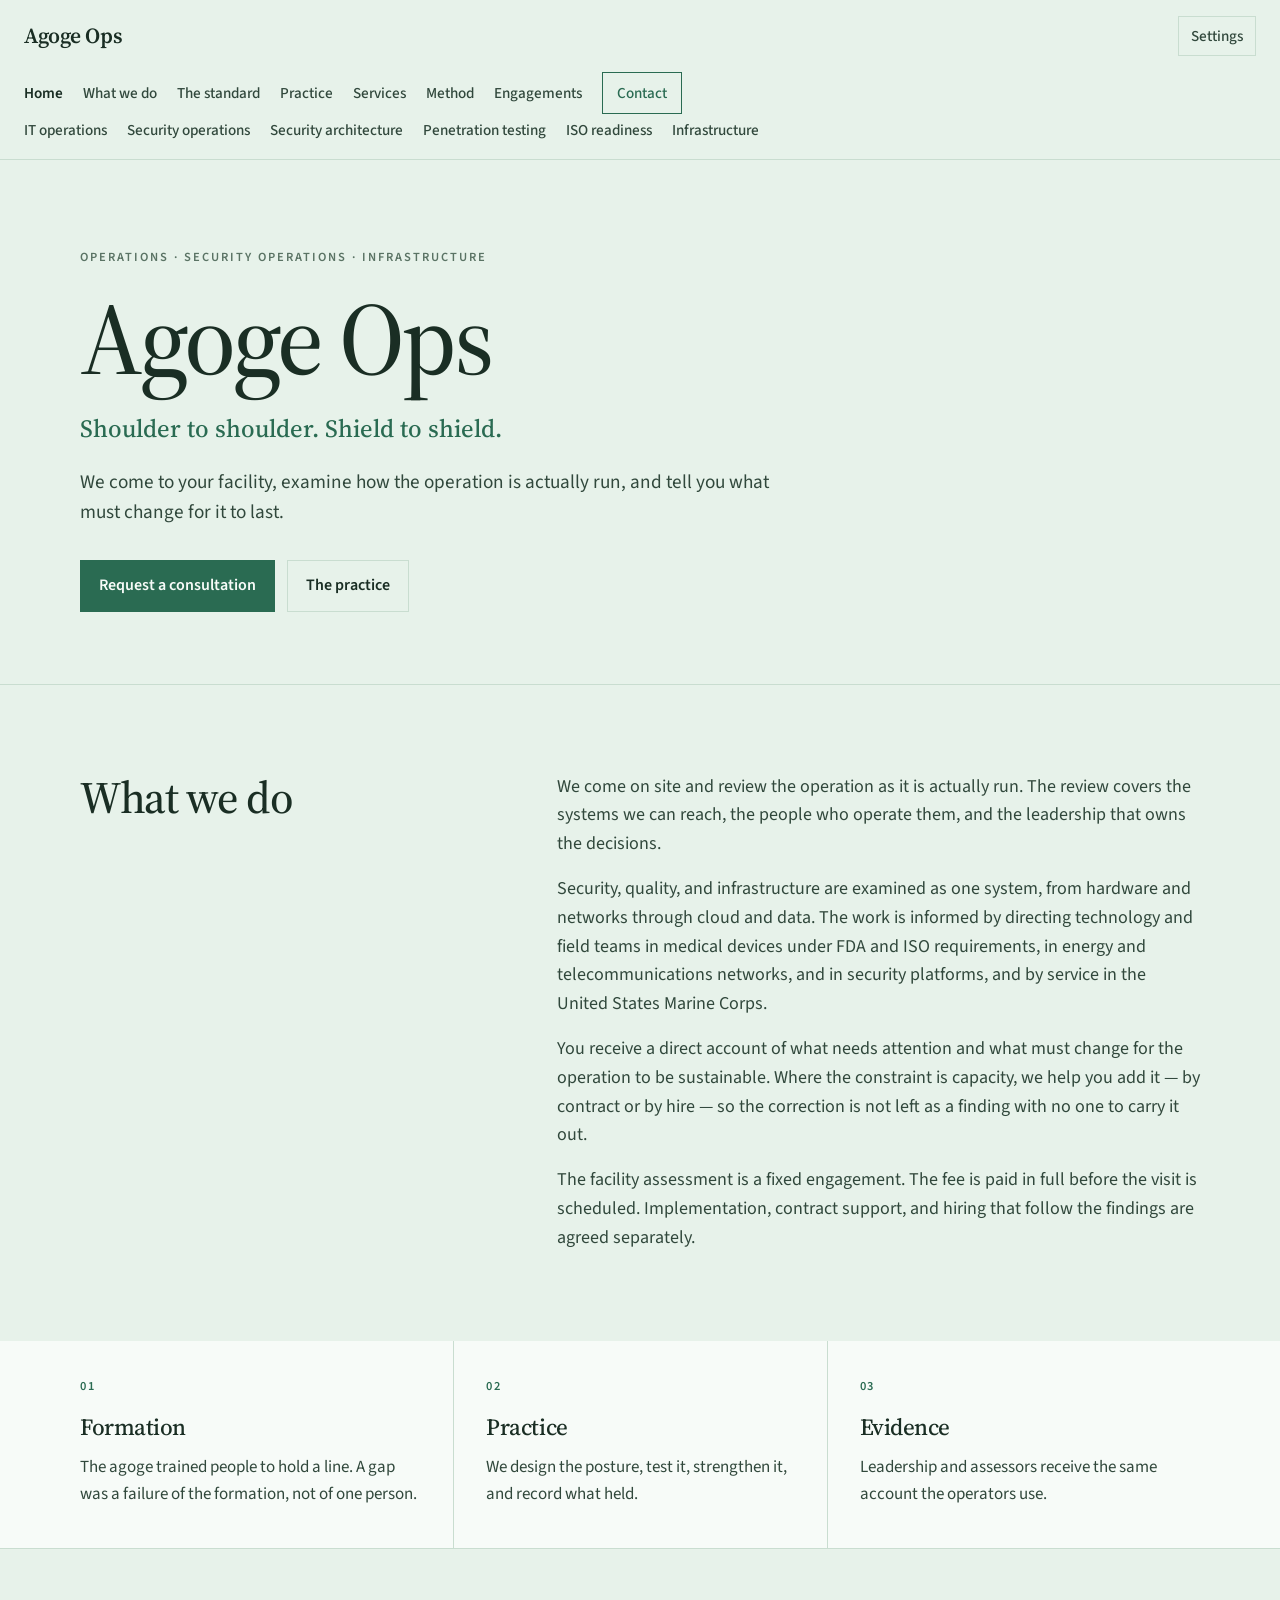
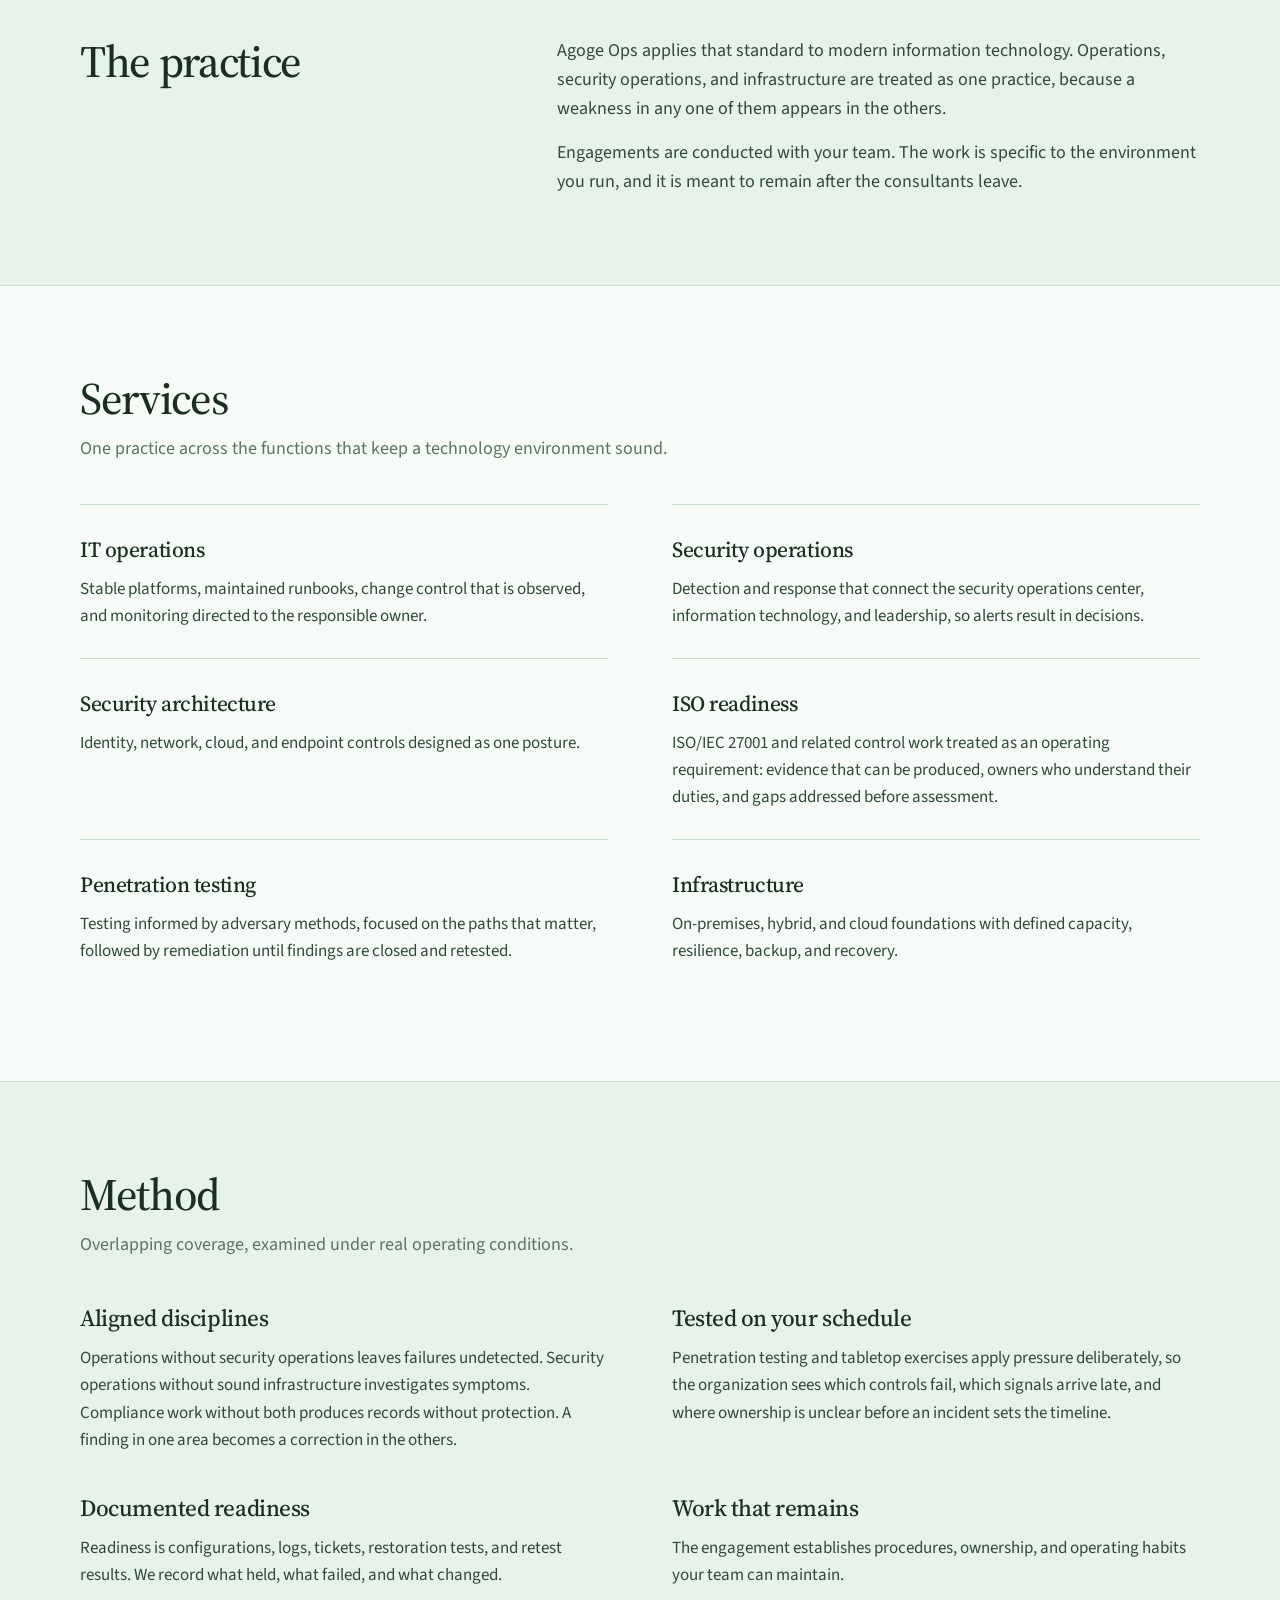
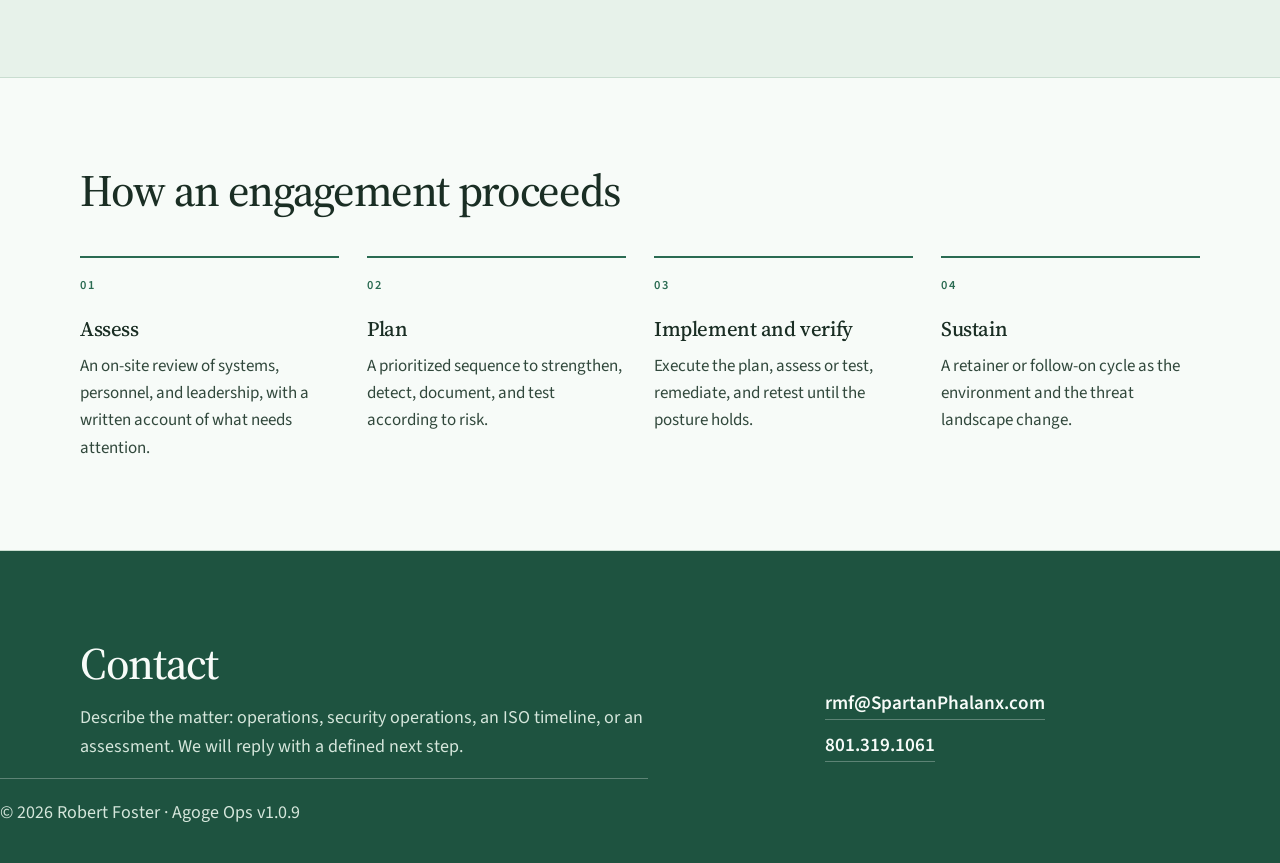
==== index.html @ afe0c026 "Keep source and release zips off the live site. Robert's rule is in SOP.md. The public zip stays lim" ====
<!DOCTYPE html>
<html lang="en">
<head>
  <meta charset="utf-8" />
  <meta name="viewport" content="width=device-width, initial-scale=1" />
  <title>Agoge Ops — Operations, Security &amp; Infrastructure</title>
  <meta name="description" content="Agoge Ops is an on-site consulting practice for operations, security operations, and infrastructure. We review systems, personnel, and leadership, then write what must change for the operation to last." />
  <meta name="robots" content="index, follow, max-image-preview:large" />
  <meta name="author" content="Robert Foster" />
  <meta name="theme-color" content="#e7f2ea" />
  <link rel="canonical" href="https://agogeops.com/" />
  <meta property="og:type" content="website" />
  <meta property="og:site_name" content="Agoge Ops" />
  <meta property="og:locale" content="en_US" />
  <meta property="og:title" content="Agoge Ops — Operations, Security &amp; Infrastructure" />
  <meta property="og:description" content="Agoge Ops is an on-site consulting practice for operations, security operations, and infrastructure. We review systems, personnel, and leadership, then write what must change for the operation to last." />
  <meta property="og:url" content="https://agogeops.com/" />
  <meta property="og:image" content="https://agogeops.com/assets/og.png" />
  <meta property="og:image:type" content="image/png" />
  <meta property="og:image:width" content="1200" />
  <meta property="og:image:height" content="630" />
  <meta property="og:image:alt" content="Agoge Ops. Shoulder to shoulder. Shield to shield." />
  <meta name="twitter:card" content="summary_large_image" />
  <meta name="twitter:title" content="Agoge Ops — Operations, Security &amp; Infrastructure" />
  <meta name="twitter:description" content="Agoge Ops is an on-site consulting practice for operations, security operations, and infrastructure. We review systems, personnel, and leadership, then write what must change for the operation to last." />
  <meta name="twitter:image" content="https://agogeops.com/assets/og.png" />
  <meta name="twitter:image:alt" content="Agoge Ops. Shoulder to shoulder. Shield to shield." />
  <script>
    (function () {
      document.documentElement.classList.add("js");
      var saved = localStorage.getItem("agogeops-theme");
      var themes = { light: 1, dark: 1, green: 1, "light-green": 1, "dark-green": 1, blue: 1, "light-blue": 1 };
      document.documentElement.setAttribute("data-theme", themes[saved] ? saved : "light-green");
    })();
  </script>
  <link rel="icon" href="assets/favicon.svg" type="image/svg+xml" />
  <link rel="icon" href="assets/favicon.ico" sizes="any" />
  <link rel="icon" href="assets/favicon-32.png" type="image/png" sizes="32x32" />
  <link rel="icon" href="assets/favicon-16.png" type="image/png" sizes="16x16" />
  <link rel="apple-touch-icon" href="assets/apple-touch-icon.png" />
  <link rel="manifest" href="site.webmanifest" />
  <link rel="preload" href="assets/fonts/source-sans-3-latin.woff2" as="font" type="font/woff2" crossorigin />
  <link rel="preload" href="assets/fonts/source-serif-4-latin.woff2" as="font" type="font/woff2" crossorigin />
  <link rel="stylesheet" href="assets/site.css?v=1.0.9" />
  <script type="application/ld+json">
{
  "@context": "https://schema.org",
  "@graph": [
    {
      "@type": "ProfessionalService",
      "@id": "https://agogeops.com/#practice",
      "name": "Agoge Ops",
      "url": "https://agogeops.com/",
      "image": "https://agogeops.com/assets/og.png",
      "logo": "https://agogeops.com/assets/icon-512.png",
      "description": "Agoge Ops is an on-site consulting practice for operations, security operations, and infrastructure. We review systems, personnel, and leadership, then write what must change for the operation to last.",
      "email": "rmf@SpartanPhalanx.com",
      "telephone": "+1-801-319-1061",
      "slogan": "Shoulder to shoulder. Shield to shield.",
      "copyrightHolder": {
        "@type": "Person",
        "name": "Robert Foster"
      },
      "hasOfferCatalog": {
        "@type": "OfferCatalog",
        "name": "Services",
        "itemListElement": [
          {
            "@type": "Offer",
            "itemOffered": {
              "@type": "Service",
              "name": "IT operations",
              "description": "Stable platforms, maintained runbooks, change control that is observed, and monitoring directed to the responsible owner.",
              "url": "https://agogeops.com/it-operations.html"
            }
          },
          {
            "@type": "Offer",
            "itemOffered": {
              "@type": "Service",
              "name": "Security operations",
              "description": "Detection and response that connect the security operations center, information technology, and leadership, so alerts result in decisions.",
              "url": "https://agogeops.com/security-operations.html"
            }
          },
          {
            "@type": "Offer",
            "itemOffered": {
              "@type": "Service",
              "name": "Security architecture",
              "description": "Identity, network, cloud, and endpoint controls designed as one posture.",
              "url": "https://agogeops.com/security-operations.html#architecture"
            }
          },
          {
            "@type": "Offer",
            "itemOffered": {
              "@type": "Service",
              "name": "ISO readiness",
              "description": "ISO/IEC 27001 and related control work treated as an operating requirement: evidence that can be produced, owners who understand their duties, and gaps addressed before assessment.",
              "url": "https://agogeops.com/iso-readiness.html"
            }
          },
          {
            "@type": "Offer",
            "itemOffered": {
              "@type": "Service",
              "name": "Penetration testing",
              "description": "Testing informed by adversary methods, focused on the paths that matter, followed by remediation until findings are closed and retested.",
              "url": "https://agogeops.com/security-operations.html#penetration-testing"
            }
          },
          {
            "@type": "Offer",
            "itemOffered": {
              "@type": "Service",
              "name": "Infrastructure",
              "description": "On-premises, hybrid, and cloud foundations with defined capacity, resilience, backup, and recovery.",
              "url": "https://agogeops.com/infrastructure.html"
            }
          }
        ]
      }
    },
    {
      "@type": "WebSite",
      "@id": "https://agogeops.com/#website",
      "name": "Agoge Ops",
      "url": "https://agogeops.com/",
      "description": "Agoge Ops is an on-site consulting practice for operations, security operations, and infrastructure. We review systems, personnel, and leadership, then write what must change for the operation to last.",
      "inLanguage": "en",
      "publisher": {
        "@id": "https://agogeops.com/#practice"
      }
    }
  ]
}
  </script>
</head>
<body>
  <a class="skip" href="#main">Skip to content</a>

  <header class="top">
    <div class="top-bar">
      <a class="brand" href="index.html">Agoge Ops</a>
      <div class="header-tools">
    <div class="settings">
      <button type="button" class="settings-btn" id="settings-toggle" aria-expanded="false" aria-controls="settings-panel">Settings</button>
      <div class="settings-panel" id="settings-panel" hidden>
        <p class="settings-label" id="settings-label">Appearance</p>
        <div class="theme-list" role="radiogroup" aria-labelledby="settings-label">
          <button type="button" role="radio" data-theme="light" aria-checked="false">Light</button>
          <button type="button" role="radio" data-theme="dark" aria-checked="false">Dark</button>
          <button type="button" role="radio" data-theme="green" aria-checked="false">Green</button>
          <button type="button" role="radio" data-theme="light-green" aria-checked="true">Light green</button>
          <button type="button" role="radio" data-theme="dark-green" aria-checked="false">Dark green</button>
          <button type="button" role="radio" data-theme="blue" aria-checked="false">Blue</button>
          <button type="button" role="radio" data-theme="light-blue" aria-checked="false">Light blue</button>
        </div>
      </div>
    </div>
    <button type="button" class="nav-toggle" id="nav-toggle" aria-expanded="false" aria-controls="site-nav" aria-label="Menu">
      <span></span><span></span>
    </button>
    </div>
    </div>
    <nav class="nav" id="site-nav" aria-label="Primary">
      <div class="nav-group">
        <a href="index.html" aria-current="page">Home</a>
        <a href="index.html#work">What we do</a>
        <a href="index.html#standard">The standard</a>
        <a href="index.html#practice">Practice</a>
        <a href="index.html#services">Services</a>
        <a href="index.html#method">Method</a>
        <a href="index.html#engagements">Engagements</a>
        <a href="index.html#contact" class="nav-cta">Contact</a>
      </div>
      <div class="nav-group">
        <a href="it-operations.html">IT operations</a>
        <a href="security-operations.html">Security operations</a>
        <a href="security-operations.html#architecture">Security architecture</a>
        <a href="security-operations.html#penetration-testing">Penetration testing</a>
        <a href="iso-readiness.html">ISO readiness</a>
        <a href="infrastructure.html">Infrastructure</a>
      </div>
    </nav>
  </header>

  <main id="main">
    <section class="hero">
      <div class="wrap">
        <p class="eyebrow">Operations · Security operations · Infrastructure</p>
        <h1>Agoge Ops</h1>
        <p class="motto">Shoulder to shoulder. Shield to shield.</p>
        <p class="lede">We come to your facility, examine how the operation is actually run, and tell you what must change for it to last.</p>
        <div class="hero-cta">
          <a class="btn primary" href="index.html#contact">Request a consultation</a>
          <a class="btn ghost" href="index.html#practice">The practice</a>
        </div>
      </div>
    </section>

    <section class="band" id="work">
      <div class="wrap split">
        <h2>What we do</h2>
        <div>
          <p>We come on site and review the operation as it is actually run. The review covers the systems we can reach, the people who operate them, and the leadership that owns the decisions.</p>
          <p>Security, quality, and infrastructure are examined as one system, from hardware and networks through cloud and data. The work is informed by directing technology and field teams in medical devices under FDA and ISO requirements, in energy and telecommunications networks, and in security platforms, and by service in the United States Marine Corps.</p>
          <p>You receive a direct account of what needs attention and what must change for the operation to be sustainable. Where the constraint is capacity, we help you add it — by contract or by hire — so the correction is not left as a finding with no one to carry it out.</p>
          <p>The facility assessment is a fixed engagement. The fee is paid in full before the visit is scheduled. Implementation, contract support, and hiring that follow the findings are agreed separately.</p>
        </div>
      </div>
    </section>

    <section class="facts" id="standard" aria-label="The standard">
      <div class="wrap facts-grid">
        <article>
          <p class="num">01</p>
          <h2>Formation</h2>
          <p>The agoge trained people to hold a line. A gap was a failure of the formation, not of one person.</p>
        </article>
        <article>
          <p class="num">02</p>
          <h2>Practice</h2>
          <p>We design the posture, test it, strengthen it, and record what held.</p>
        </article>
        <article>
          <p class="num">03</p>
          <h2>Evidence</h2>
          <p>Leadership and assessors receive the same account the operators use.</p>
        </article>
      </div>
    </section>

    <section class="band" id="practice">
      <div class="wrap split">
        <h2>The practice</h2>
        <div>
          <p>Agoge Ops applies that standard to modern information technology. Operations, security operations, and infrastructure are treated as one practice, because a weakness in any one of them appears in the others.</p>
          <p>Engagements are conducted with your team. The work is specific to the environment you run, and it is meant to remain after the consultants leave.</p>
        </div>
      </div>
    </section>

    <section class="band alt" id="services">
      <div class="wrap">
        <header class="section-head">
          <h2>Services</h2>
          <p>One practice across the functions that keep a technology environment sound.</p>
        </header>
        <ol class="services">
          <li>
            <h3><a href="it-operations.html">IT operations</a></h3>
            <p>Stable platforms, maintained runbooks, change control that is observed, and monitoring directed to the responsible owner.</p>
          </li>
          <li>
            <h3><a href="security-operations.html">Security operations</a></h3>
            <p>Detection and response that connect the security operations center, information technology, and leadership, so alerts result in decisions.</p>
          </li>
          <li>
            <h3><a href="security-operations.html#architecture">Security architecture</a></h3>
            <p>Identity, network, cloud, and endpoint controls designed as one posture.</p>
          </li>
          <li>
            <h3><a href="iso-readiness.html">ISO readiness</a></h3>
            <p>ISO/IEC 27001 and related control work treated as an operating requirement: evidence that can be produced, owners who understand their duties, and gaps addressed before assessment.</p>
          </li>
          <li>
            <h3><a href="security-operations.html#penetration-testing">Penetration testing</a></h3>
            <p>Testing informed by adversary methods, focused on the paths that matter, followed by remediation until findings are closed and retested.</p>
          </li>
          <li>
            <h3><a href="infrastructure.html">Infrastructure</a></h3>
            <p>On-premises, hybrid, and cloud foundations with defined capacity, resilience, backup, and recovery.</p>
          </li>
        </ol>
      </div>
    </section>

    <section class="band" id="method">
      <div class="wrap">
        <header class="section-head">
          <h2>Method</h2>
          <p>Overlapping coverage, examined under real operating conditions.</p>
        </header>
        <div class="method">
          <article>
            <h3>Aligned disciplines</h3>
            <p>Operations without security operations leaves failures undetected. Security operations without sound infrastructure investigates symptoms. Compliance work without both produces records without protection. A finding in one area becomes a correction in the others.</p>
          </article>
          <article>
            <h3>Tested on your schedule</h3>
            <p>Penetration testing and tabletop exercises apply pressure deliberately, so the organization sees which controls fail, which signals arrive late, and where ownership is unclear before an incident sets the timeline.</p>
          </article>
          <article>
            <h3>Documented readiness</h3>
            <p>Readiness is configurations, logs, tickets, restoration tests, and retest results. We record what held, what failed, and what changed.</p>
          </article>
          <article>
            <h3>Work that remains</h3>
            <p>The engagement establishes procedures, ownership, and operating habits your team can maintain.</p>
          </article>
        </div>
      </div>
    </section>

    <section class="band alt" id="engagements">
      <div class="wrap">
        <header class="section-head">
          <h2>How an engagement proceeds</h2>
        </header>
        <ol class="steps">
          <li>
            <h3>Assess</h3>
            <p>An on-site review of systems, personnel, and leadership, with a written account of what needs attention.</p>
          </li>
          <li>
            <h3>Plan</h3>
            <p>A prioritized sequence to strengthen, detect, document, and test according to risk.</p>
          </li>
          <li>
            <h3>Implement and verify</h3>
            <p>Execute the plan, assess or test, remediate, and retest until the posture holds.</p>
          </li>
          <li>
            <h3>Sustain</h3>
            <p>A retainer or follow-on cycle as the environment and the threat landscape change.</p>
          </li>
        </ol>
      </div>
    </section>

    <section class="contact" id="contact">
      <div class="wrap contact-inner">
        <div>
          <h2>Contact</h2>
          <p>Describe the matter: operations, security operations, an ISO timeline, or an assessment. We will reply with a defined next step.</p>
        </div>
        <address>
          <a href="mailto:rmf@SpartanPhalanx.com">rmf@SpartanPhalanx.com</a>
          <a href="tel:+18013191061">801.319.1061</a>
        </address>
      </div>
      <p class="fine">© 2026 Robert Foster · Agoge Ops v1.0.9</p>
    </section>
  </main>

  <script src="assets/site.js?v=1.0.9"></script>
</body>
</html>
---- assets/site.css ----
@font-face {
  font-family: "Source Sans 3";
  font-style: normal;
  font-weight: 400 600;
  font-display: swap;
  src: url("fonts/source-sans-3-latin.woff2") format("woff2");
  unicode-range: U+0000-00FF, U+0131, U+0152-0153, U+02BB-02BC, U+02C6, U+02DA, U+02DC, U+0304, U+0308, U+0329, U+2000-206F, U+20AC, U+2122, U+2191, U+2193, U+2212, U+2215, U+FEFF, U+FFFD;
}

@font-face {
  font-family: "Source Serif 4";
  font-style: normal;
  font-weight: 500 600;
  font-display: swap;
  src: url("fonts/source-serif-4-latin.woff2") format("woff2");
  unicode-range: U+0000-00FF, U+0131, U+0152-0153, U+02BB-02BC, U+02C6, U+02DA, U+02DC, U+0304, U+0308, U+0329, U+2000-206F, U+20AC, U+2122, U+2191, U+2193, U+2212, U+2215, U+FEFF, U+FFFD;
}

:root,
html[data-theme="light-green"] {
  --paper: #e7f2ea;
  --surface: #f7fbf8;
  --header: rgba(231, 242, 234, 0.94);
  --ink: #1a2e24;
  --ink-soft: #31483c;
  --muted: #5a7364;
  --line: #c9ddd0;
  --accent: #2a6b52;
  --accent-hot: #1e5340;
  --btn: #2a6b52;
  --btn-text: #f7fbf8;
  --contact-bg: #1e5340;
  --contact-ink: #f7fbf8;
  --contact-copy: #d5e6db;
  --contact-line: rgba(255, 255, 255, 0.28);
  --contact-fine: #b7cfc2;
  --theme-color: #e7f2ea;
}

html[data-theme="light"] {
  --paper: #f3f0ea;
  --surface: #ffffff;
  --header: rgba(243, 240, 234, 0.94);
  --ink: #1c1a17;
  --ink-soft: #3c3832;
  --muted: #5e5952;
  --line: #d4cdc2;
  --accent: #1e3a34;
  --accent-hot: #16302b;
  --btn: #1e3a34;
  --btn-text: #f3f0ea;
  --contact-bg: #1e3a34;
  --contact-ink: #f3f0ea;
  --contact-copy: #d5ddd9;
  --contact-line: rgba(255, 255, 255, 0.28);
  --contact-fine: #b7c4bf;
  --theme-color: #f3f0ea;
}

html[data-theme="dark"] {
  --paper: #141816;
  --surface: #1c221f;
  --header: rgba(20, 24, 22, 0.94);
  --ink: #f2f0ea;
  --ink-soft: #d4d0c6;
  --muted: #a39e94;
  --line: #343a36;
  --accent: #9dceb4;
  --accent-hot: #cfe6da;
  --btn: #2f6b56;
  --btn-text: #f4f7f5;
  --contact-bg: #0e1412;
  --contact-ink: #f3f0ea;
  --contact-copy: #c9d4ce;
  --contact-line: rgba(255, 255, 255, 0.22);
  --contact-fine: #8ea399;
  --theme-color: #141816;
}

html[data-theme="green"] {
  --paper: #dceadf;
  --surface: #f3faf5;
  --header: rgba(220, 234, 223, 0.94);
  --ink: #14241c;
  --ink-soft: #2c4036;
  --muted: #4d6558;
  --line: #b7d0c0;
  --accent: #1b4d3e;
  --accent-hot: #14382e;
  --btn: #1b4d3e;
  --btn-text: #f4faf6;
  --contact-bg: #1b4d3e;
  --contact-ink: #f4faf6;
  --contact-copy: #d3e6db;
  --contact-line: rgba(255, 255, 255, 0.28);
  --contact-fine: #b7cfc2;
  --theme-color: #dceadf;
}

html[data-theme="dark-green"] {
  --paper: #0f1f18;
  --surface: #163026;
  --header: rgba(15, 31, 24, 0.94);
  --ink: #e7f3ec;
  --ink-soft: #c3d8cc;
  --muted: #8eaa9c;
  --line: #2a4a3c;
  --accent: #8fceb0;
  --accent-hot: #c8e8d6;
  --btn: #2f6b56;
  --btn-text: #f4faf6;
  --contact-bg: #091410;
  --contact-ink: #f4faf6;
  --contact-copy: #c3d8cc;
  --contact-line: rgba(255, 255, 255, 0.22);
  --contact-fine: #8eaa9c;
  --theme-color: #0f1f18;
}

html[data-theme="blue"] {
  --paper: #16324f;
  --surface: #1c3d5e;
  --header: rgba(22, 50, 79, 0.94);
  --ink: #f4f7fb;
  --ink-soft: #d5e0ea;
  --muted: #a9bdd0;
  --line: #2c5278;
  --accent: #9fd0f2;
  --accent-hot: #d6ebfa;
  --btn: #2f74b0;
  --btn-text: #f4f7fb;
  --contact-bg: #0d2138;
  --contact-ink: #f4f7fb;
  --contact-copy: #c5d6e6;
  --contact-line: rgba(255, 255, 255, 0.22);
  --contact-fine: #8eabc4;
  --theme-color: #16324f;
}

html[data-theme="light-blue"] {
  --paper: #e7f1f8;
  --surface: #f5fafc;
  --header: rgba(231, 241, 248, 0.94);
  --ink: #152433;
  --ink-soft: #2c4154;
  --muted: #5a7082;
  --line: #c5d7e6;
  --accent: #1d4e89;
  --accent-hot: #163a66;
  --btn: #1d4e89;
  --btn-text: #f5fafc;
  --contact-bg: #1d4e89;
  --contact-ink: #f5fafc;
  --contact-copy: #d4e3f0;
  --contact-line: rgba(255, 255, 255, 0.28);
  --contact-fine: #b7c9d8;
  --theme-color: #e7f1f8;
}

:root {
  --max: 1120px;
  --serif: "Source Serif 4", "Palatino Linotype", Palatino, serif;
  --sans: "Source Sans 3", "Segoe UI", sans-serif;
}

*,
*::before,
*::after { box-sizing: border-box; }

html { scroll-behavior: smooth; }

section[id] { scroll-margin-top: 200px; }

body {
  margin: 0;
  font-family: var(--sans);
  font-size: 1.0625rem;
  line-height: 1.6;
  color: var(--ink);
  background: var(--paper);
  -webkit-font-smoothing: antialiased;
}

img { display: block; max-width: 100%; }

a { color: var(--accent); }
a:hover { color: var(--accent-hot); }

.skip {
  position: absolute;
  left: -999px;
  top: 0;
  background: var(--accent);
  color: #fff;
  padding: 8px 12px;
  z-index: 100;
}
.skip:focus { left: 12px; top: 12px; }

.wrap {
  width: min(var(--max), calc(100% - 48px));
  margin-inline: auto;
}

.top {
  position: sticky;
  top: 0;
  z-index: 40;
  display: flex;
  flex-direction: column;
  align-items: stretch;
  padding: 0 24px 10px;
  background: var(--header);
  border-bottom: 1px solid var(--line);
  backdrop-filter: blur(10px);
}

.top-bar {
  display: flex;
  align-items: center;
  justify-content: space-between;
  gap: 24px;
  min-height: 72px;
}

.brand {
  color: var(--ink);
  text-decoration: none;
  font-family: var(--serif);
  font-weight: 600;
  font-size: 1.35rem;
  letter-spacing: -0.02em;
}
.brand:hover { color: var(--ink); }

.nav {
  display: flex;
  flex-direction: column;
  gap: 4px;
  padding-bottom: 6px;
}
.nav-group {
  display: flex;
  flex-wrap: wrap;
  align-items: center;
  gap: 6px 20px;
}
.nav a {
  color: var(--ink-soft);
  text-decoration: none;
  font-size: 0.95rem;
  font-weight: 500;
}
.nav a:visited { color: var(--ink-soft); }
.nav a:hover { color: var(--ink); }
.nav a[aria-current="page"] {
  color: var(--ink);
  font-weight: 600;
}

.nav-cta {
  padding: 8px 14px;
  border: 1px solid var(--accent);
  color: var(--accent) !important;
}
.nav-cta:visited { color: var(--accent) !important; }
.nav-cta:hover { background: var(--btn); color: var(--btn-text) !important; }

.nav-toggle {
  display: none;
  width: 44px;
  height: 44px;
  border: 1px solid var(--line);
  background: transparent;
  cursor: pointer;
  padding: 0;
  align-items: center;
  justify-content: center;
  flex-direction: column;
  gap: 6px;
}
.nav-toggle span {
  display: block;
  width: 18px;
  height: 1.5px;
  background: var(--ink);
}

.hero h1.service-title {
  max-width: 18ch;
  font-size: clamp(2.7rem, 6vw, 4.8rem);
}

.eyebrow a {
  color: inherit;
  text-decoration: none;
}
.eyebrow a:hover { color: var(--ink); }

.hero {
  padding: 88px 0 72px;
  border-bottom: 1px solid var(--line);
}
.hero h1 {
  margin: 0;
  max-width: 12ch;
  font-family: var(--serif);
  font-weight: 500;
  font-size: clamp(3.4rem, 8vw, 6.4rem);
  line-height: 0.95;
  letter-spacing: -0.03em;
}
.eyebrow {
  margin: 0 0 22px;
  font-size: 0.78rem;
  font-weight: 600;
  letter-spacing: 0.16em;
  text-transform: uppercase;
  color: var(--muted);
}
.motto {
  margin: 22px 0 0;
  font-family: var(--serif);
  font-size: clamp(1.25rem, 2vw, 1.55rem);
  font-weight: 500;
  color: var(--accent);
}
.lede {
  margin: 18px 0 0;
  max-width: 38em;
  font-size: 1.2rem;
  color: var(--ink-soft);
}
.hero-cta {
  display: flex;
  flex-wrap: wrap;
  gap: 12px;
  margin-top: 32px;
}

.btn {
  display: inline-flex;
  align-items: center;
  justify-content: center;
  min-height: 48px;
  padding: 12px 18px;
  font-family: var(--sans);
  font-size: 1rem;
  font-weight: 600;
  text-decoration: none;
  border: 1px solid transparent;
}
.btn.primary {
  background: var(--btn);
  color: var(--btn-text);
}
.btn.primary:hover { filter: brightness(1.12); color: var(--btn-text); }
.btn.ghost {
  background: transparent;
  color: var(--ink);
  border-color: var(--line);
}
.btn.ghost:hover { border-color: var(--ink); color: var(--ink); }

.facts {
  background: var(--surface);
  border-bottom: 1px solid var(--line);
}
.facts-grid {
  display: grid;
  grid-template-columns: repeat(3, 1fr);
}
.facts article {
  padding: 36px 32px 40px 0;
}
.facts article + article {
  padding-left: 32px;
  border-left: 1px solid var(--line);
}
.num {
  margin: 0 0 12px;
  font-size: 0.78rem;
  font-weight: 600;
  letter-spacing: 0.14em;
  color: var(--accent);
}
.facts h2,
.method h3,
.steps h3,
.services h3 {
  margin: 0 0 8px;
  font-family: var(--serif);
  font-weight: 500;
  font-size: 1.45rem;
  letter-spacing: -0.02em;
}
.facts p:last-child,
.method p,
.steps p,
.services p { margin: 0; color: var(--ink-soft); }

.band { padding: 88px 0; }
.band.alt {
  background: var(--surface);
  border-top: 1px solid var(--line);
  border-bottom: 1px solid var(--line);
}

.split {
  display: grid;
  grid-template-columns: 0.8fr 1.2fr;
  gap: 48px;
  align-items: start;
}
.split h2,
.section-head h2,
.contact h2 {
  margin: 0;
  font-family: var(--serif);
  font-weight: 500;
  font-size: clamp(2rem, 4vw, 2.8rem);
  letter-spacing: -0.03em;
  line-height: 1.1;
}
.split p { margin: 0 0 16px; color: var(--ink-soft); font-size: 1.125rem; }
.split p:last-child { margin-bottom: 0; }

.section-head { max-width: 40em; margin-bottom: 40px; }
.section-head p {
  margin: 12px 0 0;
  color: var(--muted);
  font-size: 1.125rem;
}

.services {
  list-style: none;
  margin: 0;
  padding: 0;
  display: grid;
  grid-template-columns: 1fr 1fr;
  column-gap: 64px;
}
.services li {
  padding: 28px 0;
  border-top: 1px solid var(--line);
}
.services h3 { font-size: 1.35rem; }
.services h3 a,
.services h3 a:visited {
  color: inherit;
  text-decoration: none;
}
.services h3 a:hover { color: var(--accent); }

.method {
  display: grid;
  grid-template-columns: 1fr 1fr;
  gap: 36px 64px;
}

.steps {
  list-style: none;
  margin: 0;
  padding: 0;
  display: grid;
  grid-template-columns: repeat(4, 1fr);
  gap: 28px;
  counter-reset: step;
}
.steps li {
  padding-top: 18px;
  border-top: 2px solid var(--accent);
  counter-increment: step;
}
.steps li::before {
  content: counter(step, decimal-leading-zero);
  display: block;
  margin-bottom: 16px;
  font-size: 0.78rem;
  font-weight: 600;
  letter-spacing: 0.14em;
  color: var(--accent);
}
.steps h3 { font-size: 1.3rem; }

.contact {
  padding: 88px 0 36px;
  background: var(--contact-bg);
  color: var(--contact-ink);
}
.contact-inner {
  display: grid;
  grid-template-columns: 1.3fr 0.7fr;
  gap: 48px;
  align-items: end;
}
.contact h2 { color: var(--contact-ink); }
.contact p { margin: 16px 0 0; max-width: 36em; color: var(--contact-copy); font-size: 1.125rem; }
.contact address {
  margin: 0;
  font-style: normal;
  display: flex;
  flex-direction: column;
  gap: 10px;
  font-size: 1.2rem;
  font-weight: 600;
}
.contact address a {
  color: var(--contact-ink);
  text-decoration: none;
  border-bottom: 1px solid var(--contact-line);
  width: fit-content;
}
.contact address a:hover { border-bottom-color: var(--contact-ink); color: var(--contact-ink); }
.fine {
  width: min(var(--max), calc(100% - 48px));
  margin: 64px auto 0;
  padding-top: 20px;
  border-top: 1px solid var(--contact-line);
  color: var(--contact-fine);
  font-size: 0.9rem;
}

.header-tools {
  display: flex;
  align-items: center;
  gap: 8px;
  margin-left: auto;
}
.settings { position: relative; }
.settings-btn {
  min-height: 40px;
  padding: 8px 12px;
  border: 1px solid var(--line);
  background: transparent;
  color: var(--ink-soft);
  font-family: var(--sans);
  font-size: 0.95rem;
  font-weight: 500;
  cursor: pointer;
}
.settings-btn:hover,
.settings-btn[aria-expanded="true"] {
  color: var(--ink);
  border-color: var(--accent);
}
.settings-panel {
  position: absolute;
  top: calc(100% + 10px);
  right: 0;
  z-index: 50;
  width: 240px;
  padding: 14px;
  background: var(--surface);
  border: 1px solid var(--line);
  box-shadow: 0 12px 32px rgba(20, 30, 24, 0.12);
}
.settings-panel[hidden] { display: none !important; }
.settings-label {
  margin: 0 0 10px;
  font-size: 0.75rem;
  font-weight: 600;
  letter-spacing: 0.12em;
  text-transform: uppercase;
  color: var(--muted);
}
.theme-list {
  display: grid;
  gap: 6px;
}
.theme-list button {
  text-align: left;
  padding: 8px 10px;
  border: 1px solid transparent;
  background: transparent;
  color: var(--ink);
  font-family: var(--sans);
  font-size: 0.95rem;
  cursor: pointer;
}
.theme-list button:hover { border-color: var(--line); }
.theme-list button[aria-checked="true"] {
  border-color: var(--accent);
  font-weight: 600;
}

@media (max-width: 900px) {
  html.js .nav-toggle { display: inline-flex; }
  html.js .nav { display: none; }
  html.js .nav.is-open {
    display: flex;
    max-height: calc(100vh - 84px);
    overflow-y: auto;
  }
  .nav { gap: 0; padding-bottom: 4px; }
  .nav-group {
    flex-direction: column;
    align-items: stretch;
    gap: 0;
  }
  .nav a {
    padding: 12px 0;
    border-bottom: 1px solid var(--line);
  }
  .nav-cta { margin-top: 8px; width: fit-content; }
  .facts-grid,
  .split,
  .services,
  .method,
  .steps,
  .contact-inner { grid-template-columns: 1fr; }
  .facts article,
  .facts article + article {
    padding: 28px 0;
    border-left: 0;
    border-top: 1px solid var(--line);
  }
  .facts article:first-child { border-top: 0; }
  .hero { padding: 56px 0 48px; }
  .band, .contact { padding-top: 64px; }
}

@media (prefers-reduced-motion: reduce) {
  html { scroll-behavior: auto; }
}
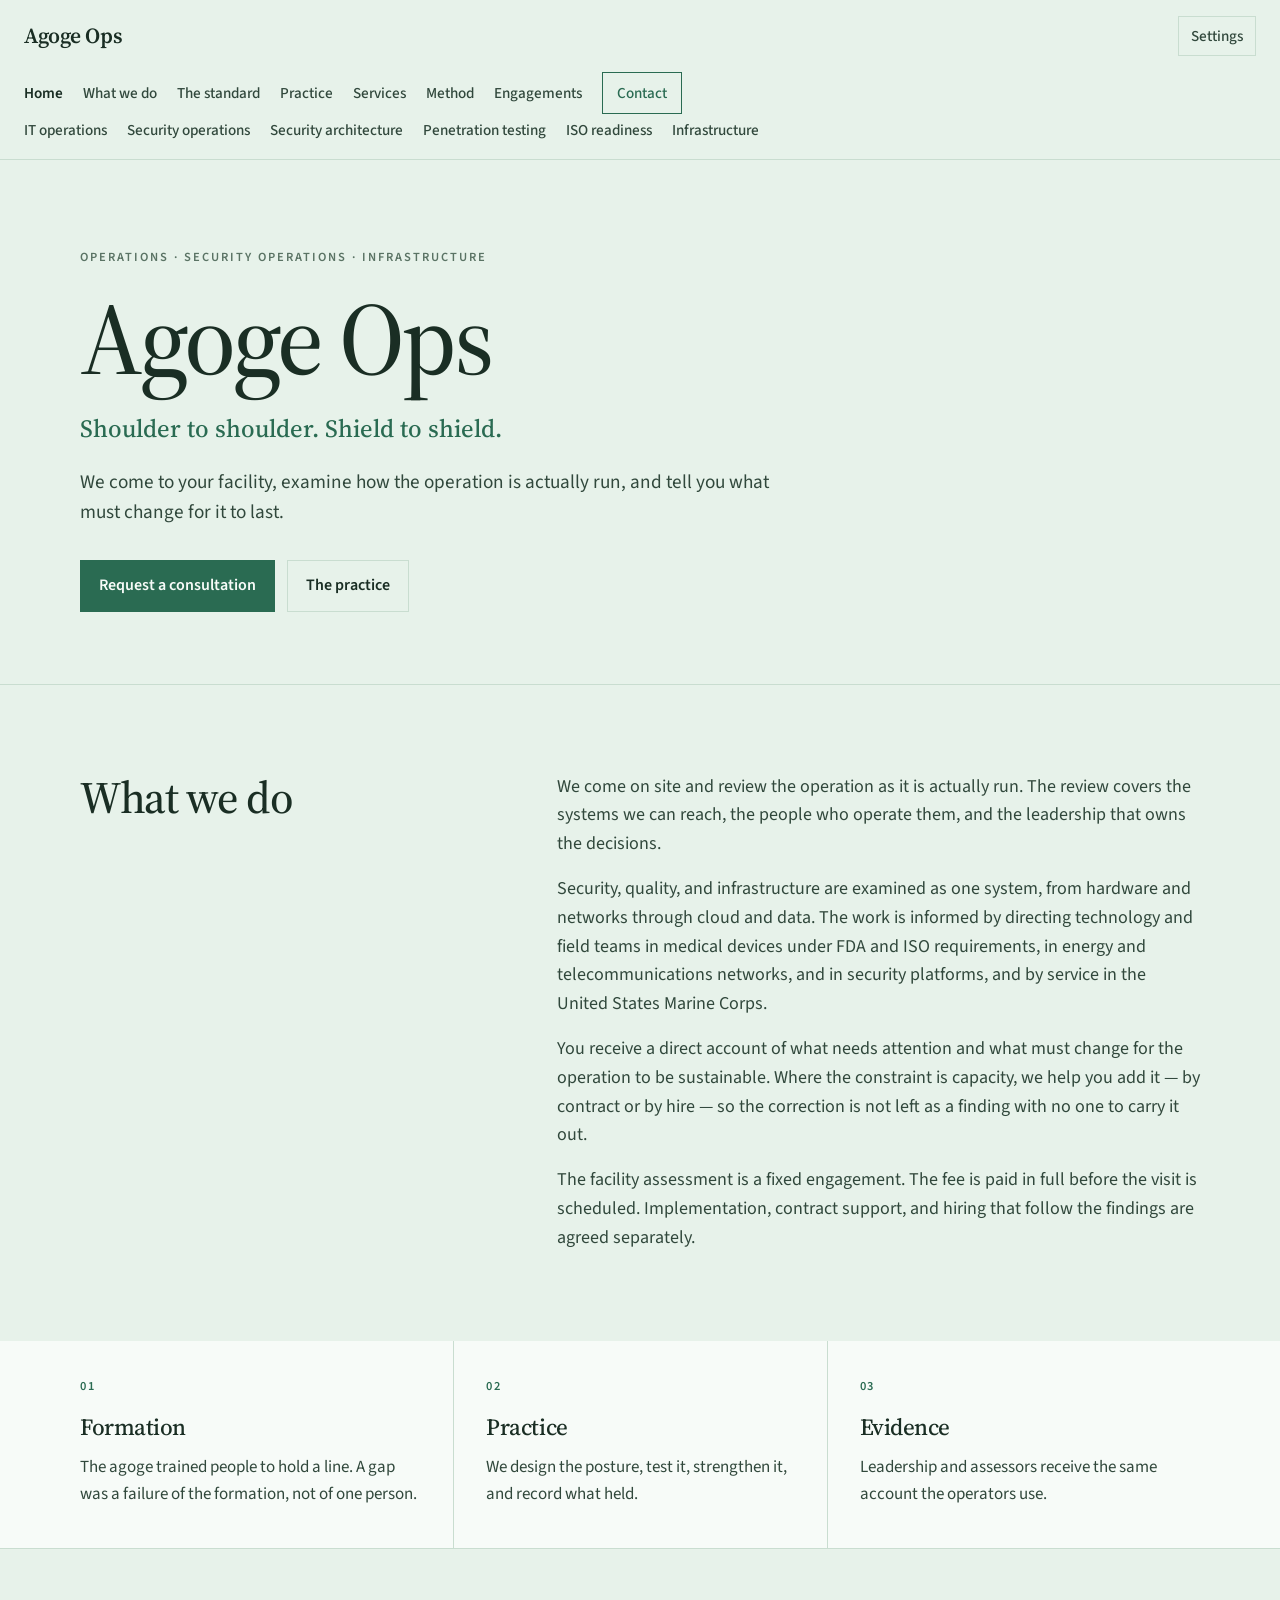
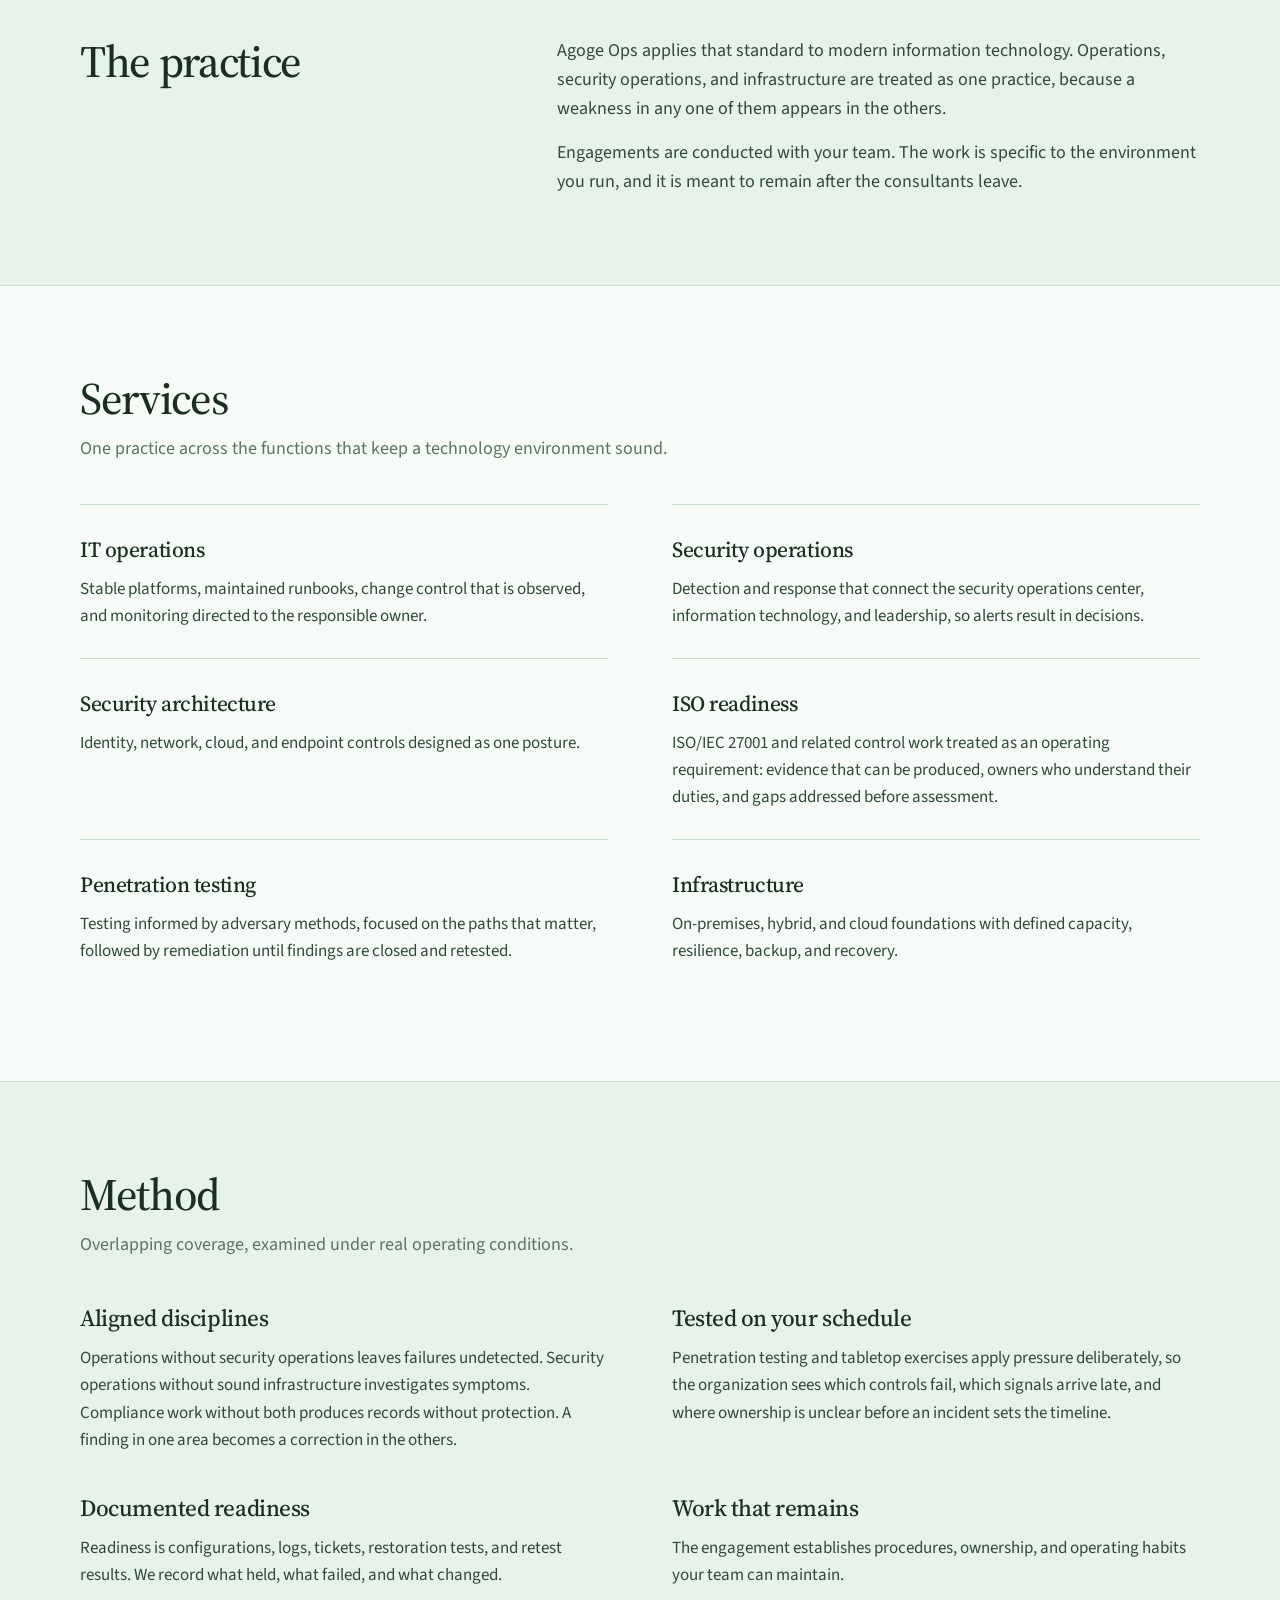
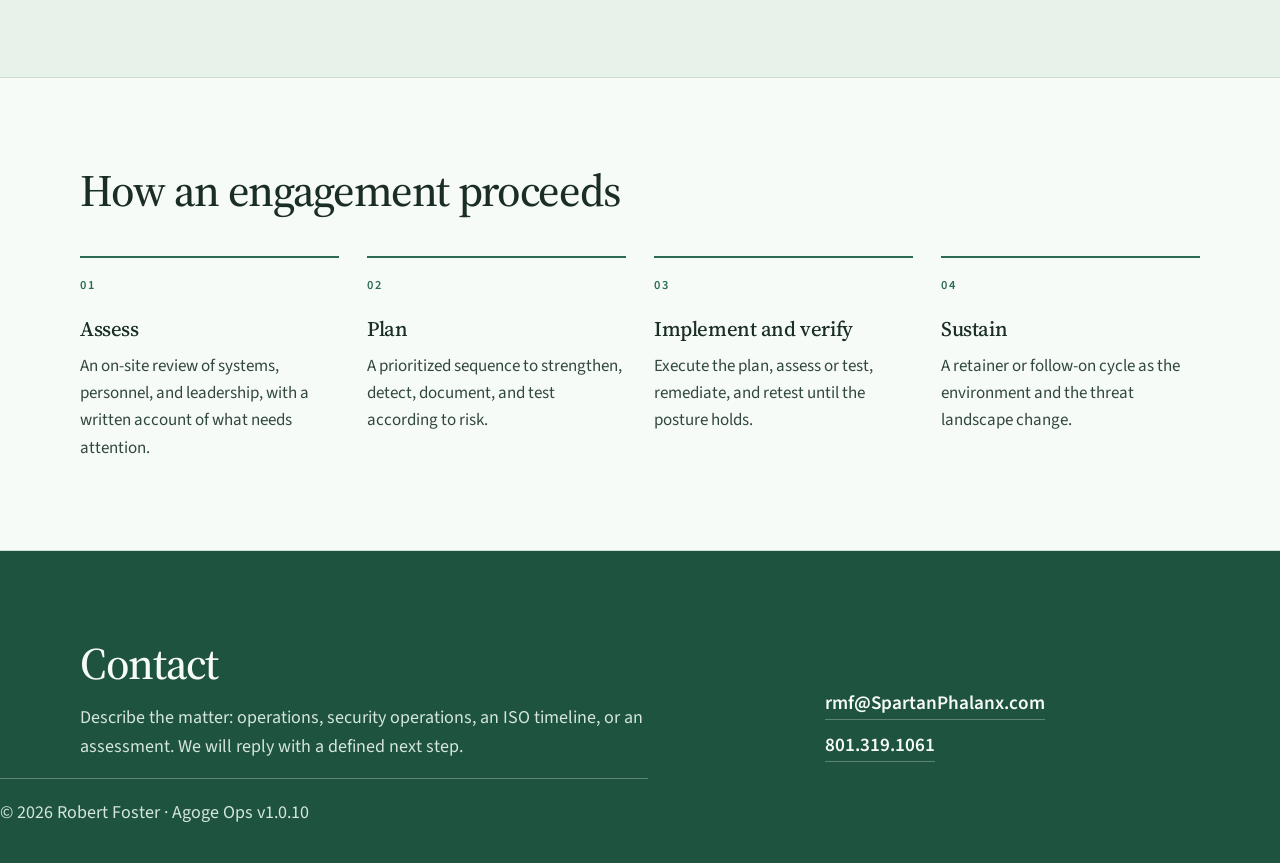
==== commit 6be27276: "Include the 1200x630 share image in the site zip. The pack step now writes the assets directory and " ====
--- a/index.html
+++ b/index.html
@@ -41,7 +41,7 @@
   <link rel="manifest" href="site.webmanifest" />
   <link rel="preload" href="assets/fonts/source-sans-3-latin.woff2" as="font" type="font/woff2" crossorigin />
   <link rel="preload" href="assets/fonts/source-serif-4-latin.woff2" as="font" type="font/woff2" crossorigin />
-  <link rel="stylesheet" href="assets/site.css?v=1.0.9" />
+  <link rel="stylesheet" href="assets/site.css?v=1.0.10" />
   <script type="application/ld+json">
 {
   "@context": "https://schema.org",
@@ -341,10 +341,10 @@
           <a href="tel:+18013191061">801.319.1061</a>
         </address>
       </div>
-      <p class="fine">© 2026 Robert Foster · Agoge Ops v1.0.9</p>
+      <p class="fine">© 2026 Robert Foster · Agoge Ops v1.0.10</p>
     </section>
   </main>
 
-  <script src="assets/site.js?v=1.0.9"></script>
+  <script src="assets/site.js?v=1.0.10"></script>
 </body>
 </html>
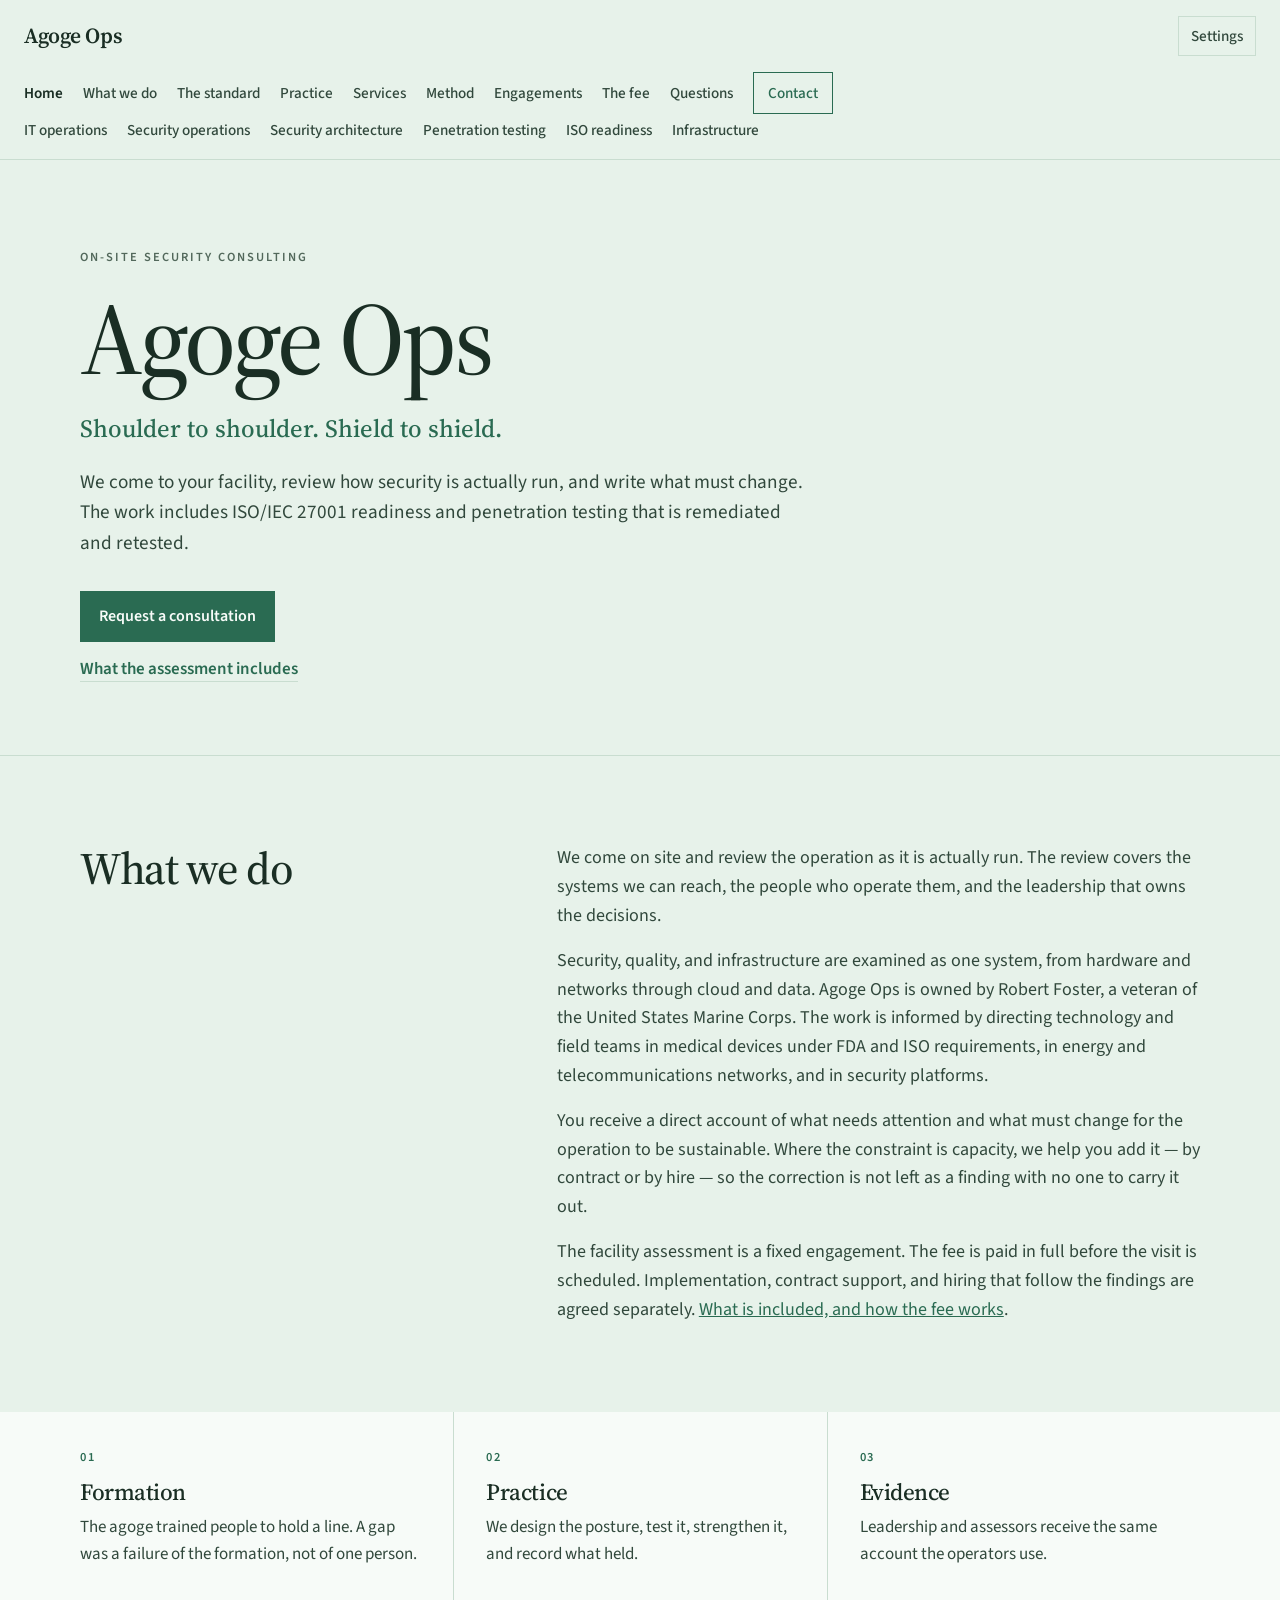
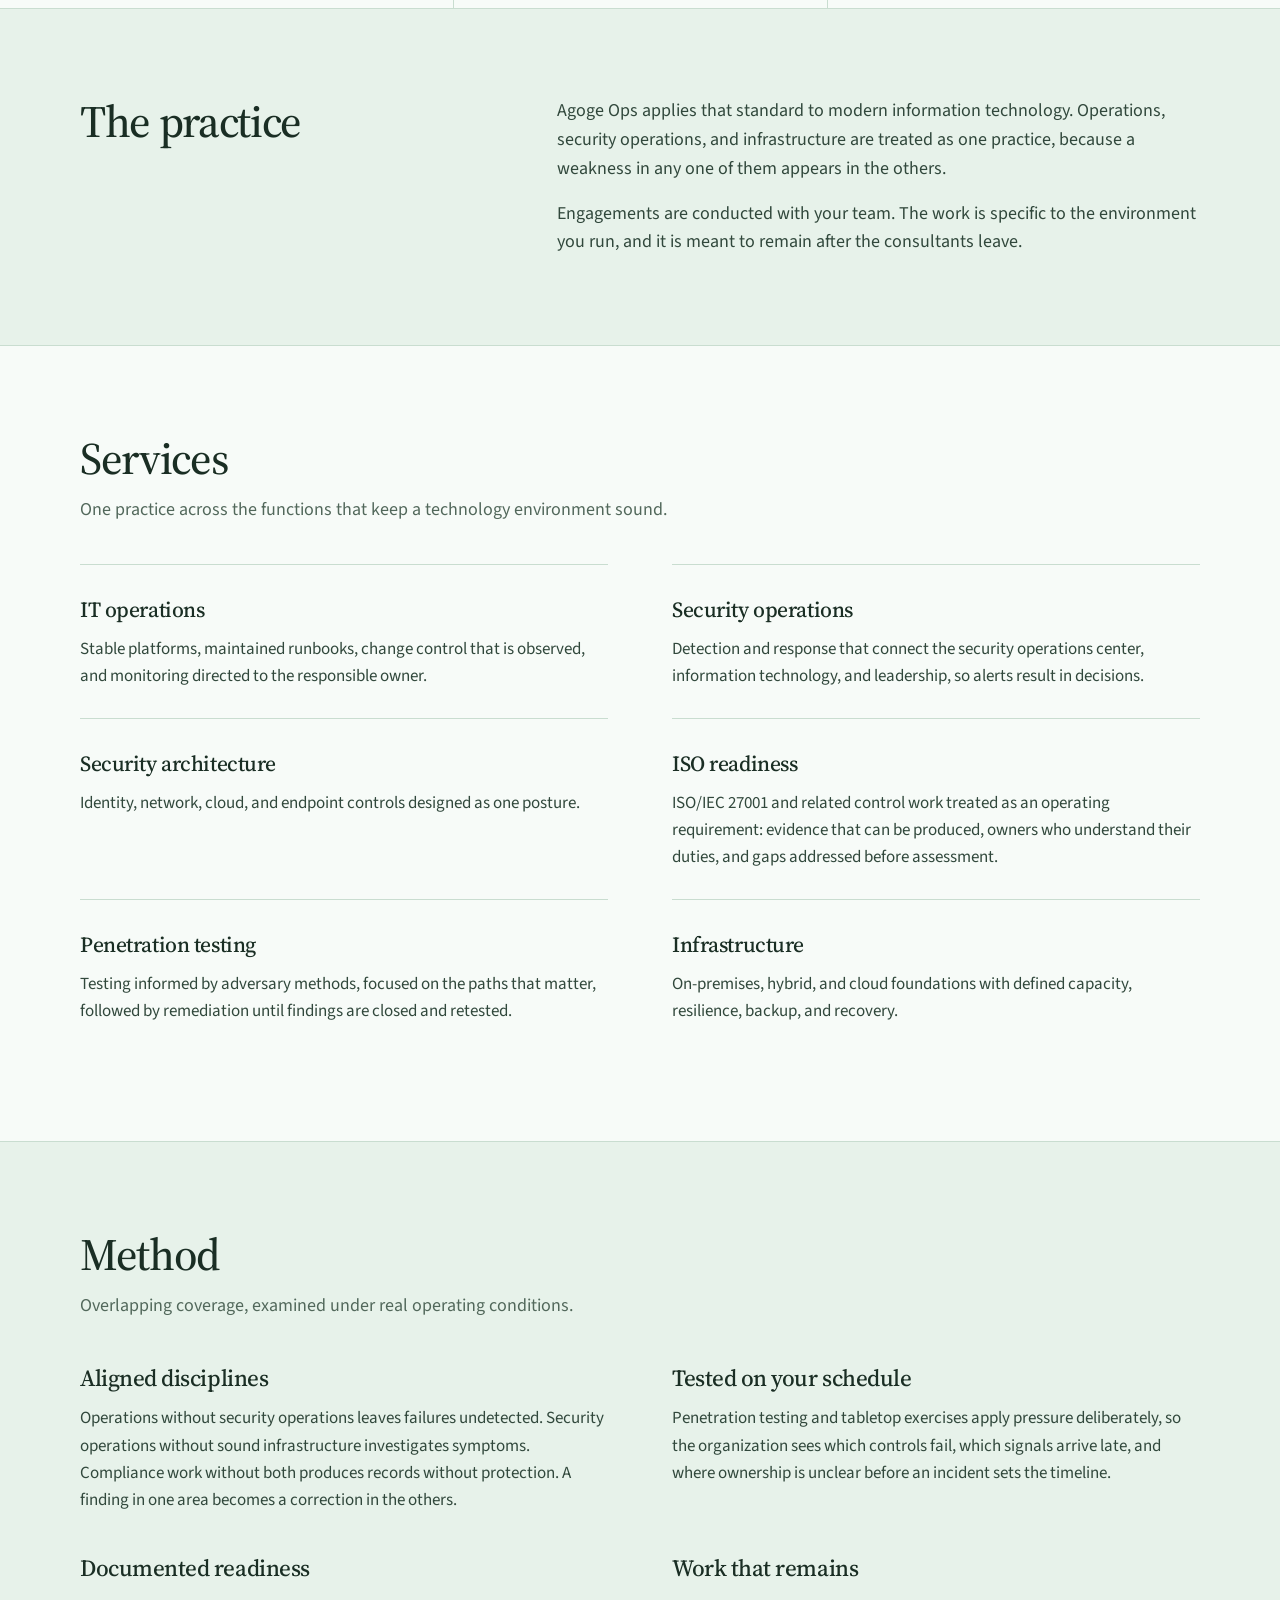
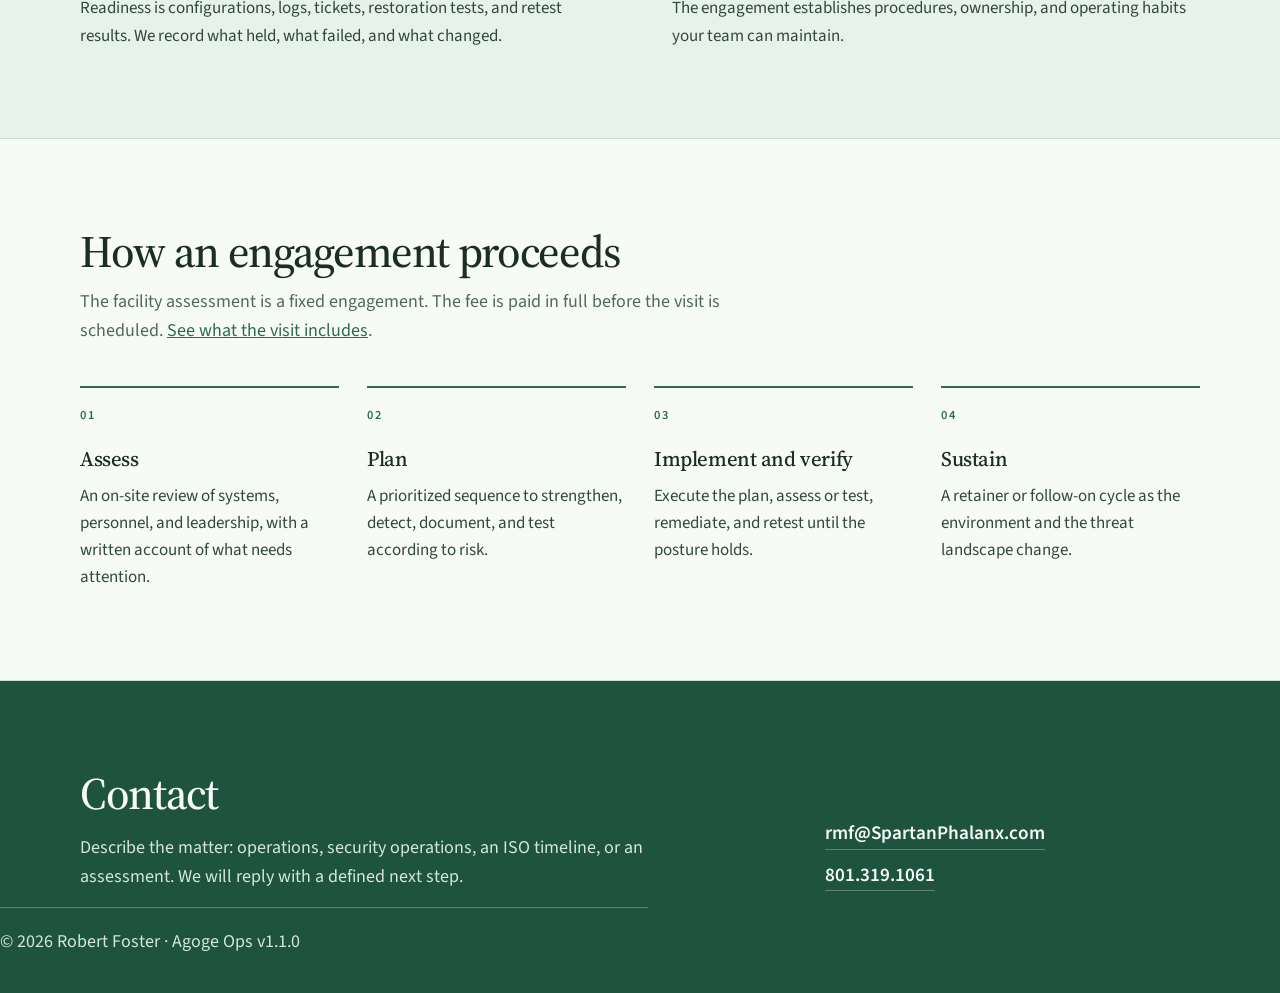
==== commit 192fda5f: "State the on-site assessment and fee so a visitor can ask for a consultation. Version 1.1.0 adds the" ====
--- a/index.html
+++ b/index.html
@@ -3,8 +3,8 @@
 <head>
   <meta charset="utf-8" />
   <meta name="viewport" content="width=device-width, initial-scale=1" />
-  <title>Agoge Ops — Operations, Security &amp; Infrastructure</title>
-  <meta name="description" content="Agoge Ops is an on-site consulting practice for operations, security operations, and infrastructure. We review systems, personnel, and leadership, then write what must change for the operation to last." />
+  <title>Agoge Ops — On-site Security Consulting</title>
+  <meta name="description" content="Agoge Ops comes to your facility for security consulting: ISO/IEC 27001 readiness and penetration testing that is remediated and retested. Owned by Robert Foster, a Marine Corps veteran." />
   <meta name="robots" content="index, follow, max-image-preview:large" />
   <meta name="author" content="Robert Foster" />
   <meta name="theme-color" content="#e7f2ea" />
@@ -12,8 +12,8 @@
   <meta property="og:type" content="website" />
   <meta property="og:site_name" content="Agoge Ops" />
   <meta property="og:locale" content="en_US" />
-  <meta property="og:title" content="Agoge Ops — Operations, Security &amp; Infrastructure" />
-  <meta property="og:description" content="Agoge Ops is an on-site consulting practice for operations, security operations, and infrastructure. We review systems, personnel, and leadership, then write what must change for the operation to last." />
+  <meta property="og:title" content="Agoge Ops — On-site Security Consulting" />
+  <meta property="og:description" content="Agoge Ops comes to your facility for security consulting: ISO/IEC 27001 readiness and penetration testing that is remediated and retested. Owned by Robert Foster, a Marine Corps veteran." />
   <meta property="og:url" content="https://agogeops.com/" />
   <meta property="og:image" content="https://agogeops.com/assets/og.png" />
   <meta property="og:image:type" content="image/png" />
@@ -21,8 +21,8 @@
   <meta property="og:image:height" content="630" />
   <meta property="og:image:alt" content="Agoge Ops. Shoulder to shoulder. Shield to shield." />
   <meta name="twitter:card" content="summary_large_image" />
-  <meta name="twitter:title" content="Agoge Ops — Operations, Security &amp; Infrastructure" />
-  <meta name="twitter:description" content="Agoge Ops is an on-site consulting practice for operations, security operations, and infrastructure. We review systems, personnel, and leadership, then write what must change for the operation to last." />
+  <meta name="twitter:title" content="Agoge Ops — On-site Security Consulting" />
+  <meta name="twitter:description" content="Agoge Ops comes to your facility for security consulting: ISO/IEC 27001 readiness and penetration testing that is remediated and retested. Owned by Robert Foster, a Marine Corps veteran." />
   <meta name="twitter:image" content="https://agogeops.com/assets/og.png" />
   <meta name="twitter:image:alt" content="Agoge Ops. Shoulder to shoulder. Shield to shield." />
   <script>
@@ -39,9 +39,31 @@
   <link rel="icon" href="assets/favicon-16.png" type="image/png" sizes="16x16" />
   <link rel="apple-touch-icon" href="assets/apple-touch-icon.png" />
   <link rel="manifest" href="site.webmanifest" />
-  <link rel="preload" href="assets/fonts/source-sans-3-latin.woff2" as="font" type="font/woff2" crossorigin />
-  <link rel="preload" href="assets/fonts/source-serif-4-latin.woff2" as="font" type="font/woff2" crossorigin />
-  <link rel="stylesheet" href="assets/site.css?v=1.0.10" />
+  <style>
+    /* Readable if assets/ fails to load. The full stylesheet replaces these rules when it arrives. */
+    body{margin:0;background:#e7f2ea;color:#1a2e24;font-family:"Segoe UI",sans-serif;font-size:1.0625rem;line-height:1.6}
+    a{color:#1e5340} img{max-width:100%;height:auto}
+    .skip{position:absolute;left:-999px;top:0;background:#2a6b52;color:#fff;padding:8px 12px}
+    .skip:focus{left:12px;top:12px}
+    .wrap{width:min(1120px,calc(100% - 32px));margin-inline:auto}
+    .top{position:sticky;top:0;background:#e7f2ea;border-bottom:1px solid #c9ddd0;padding:8px 16px 10px;z-index:40}
+    .top-bar{display:flex;justify-content:space-between;align-items:center;min-height:56px;gap:12px}
+    .brand{color:#1a2e24;text-decoration:none;font-family:Palatino,Georgia,serif;font-size:1.3rem;font-weight:600}
+    .nav{display:flex;flex-direction:column;gap:4px}
+    .nav-group{display:flex;flex-wrap:wrap;gap:6px 14px}
+    .nav a{color:#31483c;text-decoration:none;font-size:.95rem}
+    .nav-cta{border:1px solid #2a6b52;color:#2a6b52;padding:6px 10px}
+    h1{font-family:Palatino,Georgia,serif;font-weight:500;font-size:clamp(2.6rem,8vw,4.8rem);line-height:.95;margin:0}
+    h2{font-family:Palatino,Georgia,serif;font-weight:500;font-size:clamp(1.8rem,4vw,2.4rem);line-height:1.1}
+    .lede{font-size:1.15rem;max-width:40em}
+    .btn{display:inline-flex;align-items:center;min-height:48px;padding:12px 18px;font-weight:600;text-decoration:none}
+    .btn.primary{background:#2a6b52;color:#f7fbf8}
+    .contact{background:#1e5340;color:#f7fbf8;padding:64px 0 28px}
+    .contact a{color:#f7fbf8}
+    .fine{color:#b7cfc2;font-size:.9rem}
+    a:focus-visible,button:focus-visible{outline:2px solid #1e5340;outline-offset:3px}
+  </style>
+  <link rel="stylesheet" href="assets/site.css?v=1.1.0" />
   <script type="application/ld+json">
 {
   "@context": "https://schema.org",
@@ -53,10 +75,15 @@
       "url": "https://agogeops.com/",
       "image": "https://agogeops.com/assets/og.png",
       "logo": "https://agogeops.com/assets/icon-512.png",
-      "description": "Agoge Ops is an on-site consulting practice for operations, security operations, and infrastructure. We review systems, personnel, and leadership, then write what must change for the operation to last.",
+      "description": "Agoge Ops comes to your facility for security consulting: ISO/IEC 27001 readiness and penetration testing that is remediated and retested. Owned by Robert Foster, a Marine Corps veteran.",
       "email": "rmf@SpartanPhalanx.com",
       "telephone": "+1-801-319-1061",
       "slogan": "Shoulder to shoulder. Shield to shield.",
+      "founder": {
+        "@type": "Person",
+        "name": "Robert Foster",
+        "description": "Veteran of the United States Marine Corps"
+      },
       "copyrightHolder": {
         "@type": "Person",
         "name": "Robert Foster"
@@ -127,7 +154,7 @@
       "@id": "https://agogeops.com/#website",
       "name": "Agoge Ops",
       "url": "https://agogeops.com/",
-      "description": "Agoge Ops is an on-site consulting practice for operations, security operations, and infrastructure. We review systems, personnel, and leadership, then write what must change for the operation to last.",
+      "description": "Agoge Ops comes to your facility for security consulting: ISO/IEC 27001 readiness and penetration testing that is remediated and retested. Owned by Robert Foster, a Marine Corps veteran.",
       "inLanguage": "en",
       "publisher": {
         "@id": "https://agogeops.com/#practice"
@@ -173,6 +200,8 @@
         <a href="index.html#services">Services</a>
         <a href="index.html#method">Method</a>
         <a href="index.html#engagements">Engagements</a>
+        <a href="engagement.html">The fee</a>
+        <a href="faq.html">Questions</a>
         <a href="index.html#contact" class="nav-cta">Contact</a>
       </div>
       <div class="nav-group">
@@ -189,14 +218,14 @@
   <main id="main">
     <section class="hero">
       <div class="wrap">
-        <p class="eyebrow">Operations · Security operations · Infrastructure</p>
+        <p class="eyebrow">On-site security consulting</p>
         <h1>Agoge Ops</h1>
         <p class="motto">Shoulder to shoulder. Shield to shield.</p>
-        <p class="lede">We come to your facility, examine how the operation is actually run, and tell you what must change for it to last.</p>
+        <p class="lede">We come to your facility, review how security is actually run, and write what must change. The work includes ISO/IEC 27001 readiness and penetration testing that is remediated and retested.</p>
         <div class="hero-cta">
-          <a class="btn primary" href="index.html#contact">Request a consultation</a>
-          <a class="btn ghost" href="index.html#practice">The practice</a>
-        </div>
+          <a class="btn primary" href="mailto:rmf@SpartanPhalanx.com?subject=Consultation%20request">Request a consultation</a>
+        </div>
+        <p class="hero-note"><a href="engagement.html">What the assessment includes</a></p>
       </div>
     </section>
 
@@ -205,9 +234,9 @@
         <h2>What we do</h2>
         <div>
           <p>We come on site and review the operation as it is actually run. The review covers the systems we can reach, the people who operate them, and the leadership that owns the decisions.</p>
-          <p>Security, quality, and infrastructure are examined as one system, from hardware and networks through cloud and data. The work is informed by directing technology and field teams in medical devices under FDA and ISO requirements, in energy and telecommunications networks, and in security platforms, and by service in the United States Marine Corps.</p>
+          <p>Security, quality, and infrastructure are examined as one system, from hardware and networks through cloud and data. Agoge Ops is owned by Robert Foster, a veteran of the United States Marine Corps. The work is informed by directing technology and field teams in medical devices under FDA and ISO requirements, in energy and telecommunications networks, and in security platforms.</p>
           <p>You receive a direct account of what needs attention and what must change for the operation to be sustainable. Where the constraint is capacity, we help you add it — by contract or by hire — so the correction is not left as a finding with no one to carry it out.</p>
-          <p>The facility assessment is a fixed engagement. The fee is paid in full before the visit is scheduled. Implementation, contract support, and hiring that follow the findings are agreed separately.</p>
+          <p>The facility assessment is a fixed engagement. The fee is paid in full before the visit is scheduled. Implementation, contract support, and hiring that follow the findings are agreed separately. <a href="engagement.html">What is included, and how the fee works</a>.</p>
         </div>
       </div>
     </section>
@@ -308,6 +337,7 @@
       <div class="wrap">
         <header class="section-head">
           <h2>How an engagement proceeds</h2>
+          <p>The facility assessment is a fixed engagement. The fee is paid in full before the visit is scheduled. <a href="engagement.html">See what the visit includes</a>.</p>
         </header>
         <ol class="steps">
           <li>
@@ -341,10 +371,10 @@
           <a href="tel:+18013191061">801.319.1061</a>
         </address>
       </div>
-      <p class="fine">© 2026 Robert Foster · Agoge Ops v1.0.10</p>
+      <p class="fine">© 2026 Robert Foster · Agoge Ops v1.1.0</p>
     </section>
   </main>
 
-  <script src="assets/site.js?v=1.0.10"></script>
+  <script src="assets/site.js?v=1.1.0" defer></script>
 </body>
 </html>
--- a/assets/site.css
+++ b/assets/site.css
@@ -23,7 +23,7 @@
   --header: rgba(231, 242, 234, 0.94);
   --ink: #1a2e24;
   --ink-soft: #31483c;
-  --muted: #5a7364;
+  --muted: #52685b;
   --line: #c9ddd0;
   --accent: #2a6b52;
   --accent-hot: #1e5340;
@@ -337,6 +337,18 @@
   gap: 12px;
   margin-top: 32px;
 }
+.hero-note {
+  margin: 14px 0 0;
+  font-weight: 600;
+}
+.hero-note a { text-decoration: none; border-bottom: 1px solid var(--line); }
+.hero-note a:hover { border-bottom-color: var(--accent); }
+
+a:focus-visible,
+button:focus-visible {
+  outline: 2px solid var(--accent);
+  outline-offset: 3px;
+}
 
 .btn {
   display: inline-flex;
@@ -482,6 +494,22 @@
   color: var(--accent);
 }
 .steps h3 { font-size: 1.3rem; }
+
+.faq {
+  display: grid;
+}
+.faq article {
+  padding: 22px 0;
+  border-top: 1px solid var(--line);
+}
+.faq h3 {
+  margin: 0 0 8px;
+  font-family: var(--serif);
+  font-weight: 500;
+  font-size: 1.35rem;
+}
+.faq p { margin: 0; color: var(--ink-soft); }
+.faq a { font-weight: 600; }
 
 .contact {
   padding: 88px 0 36px;
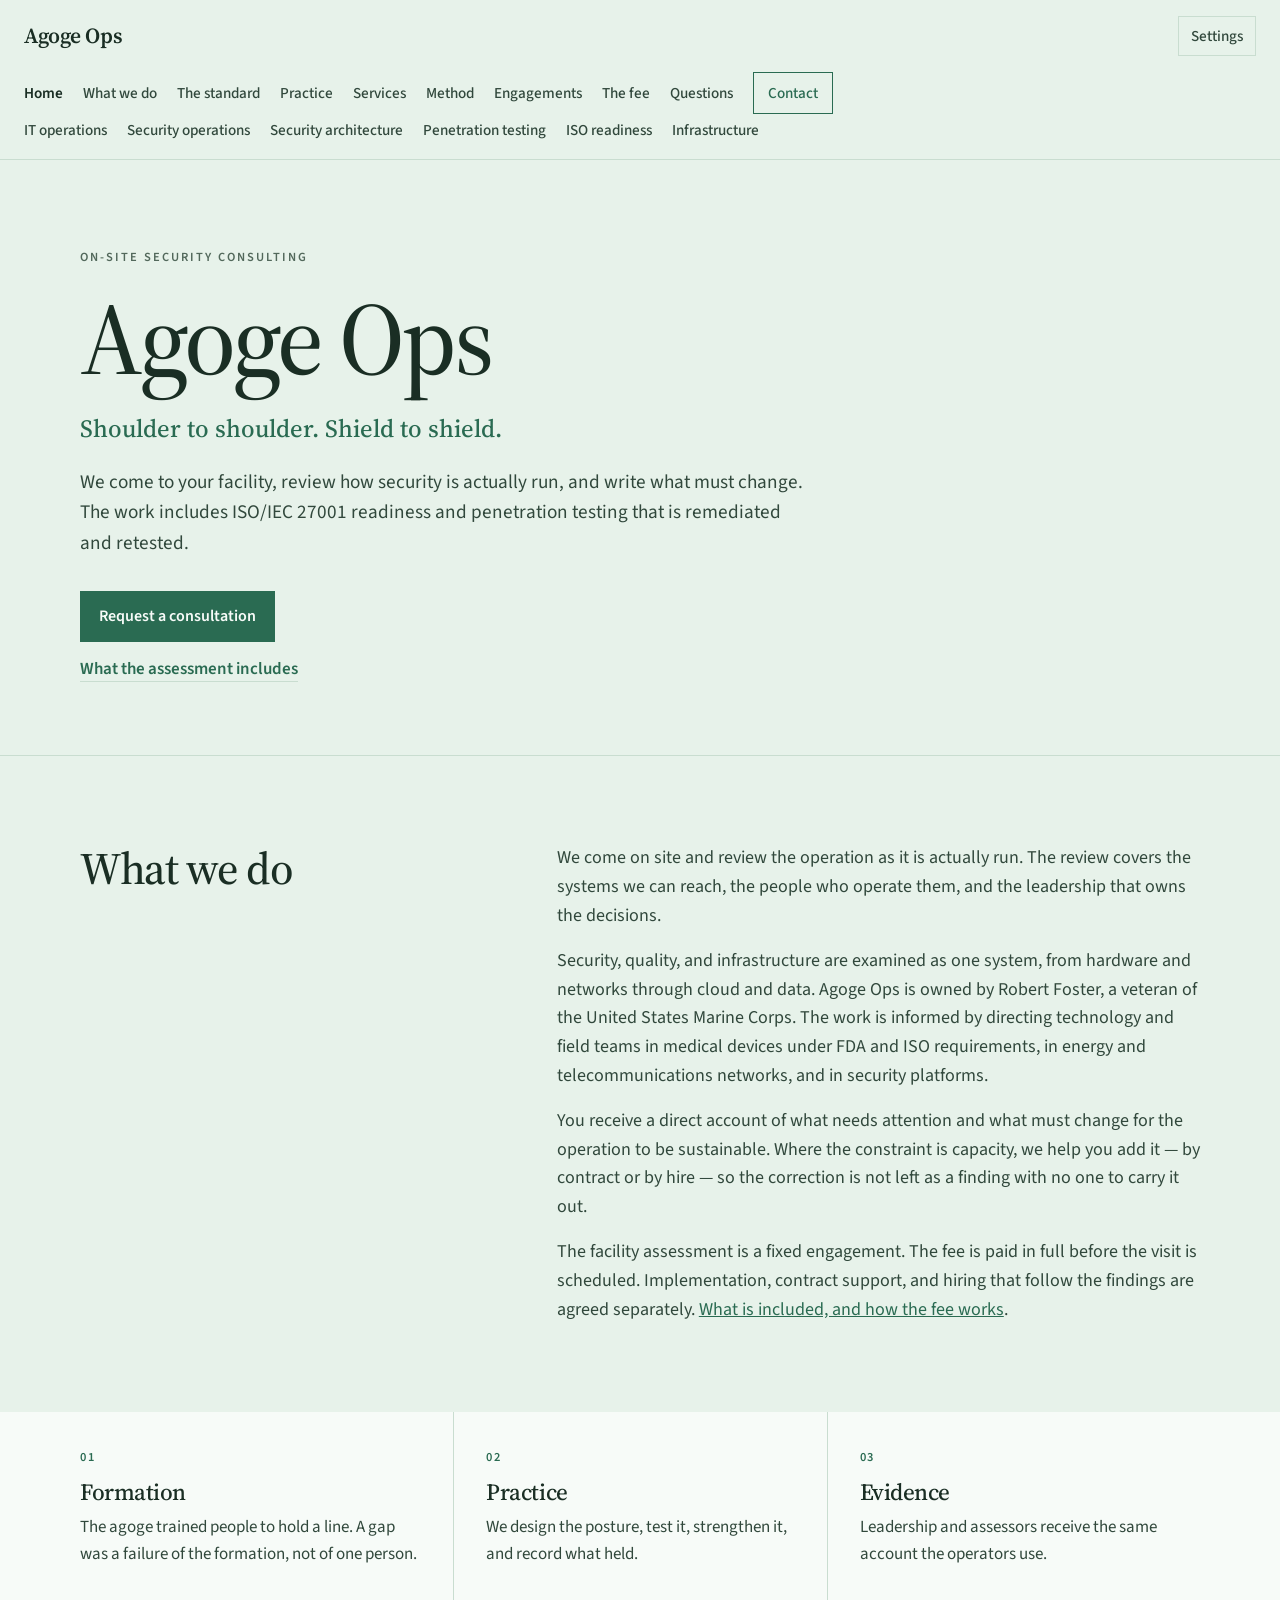
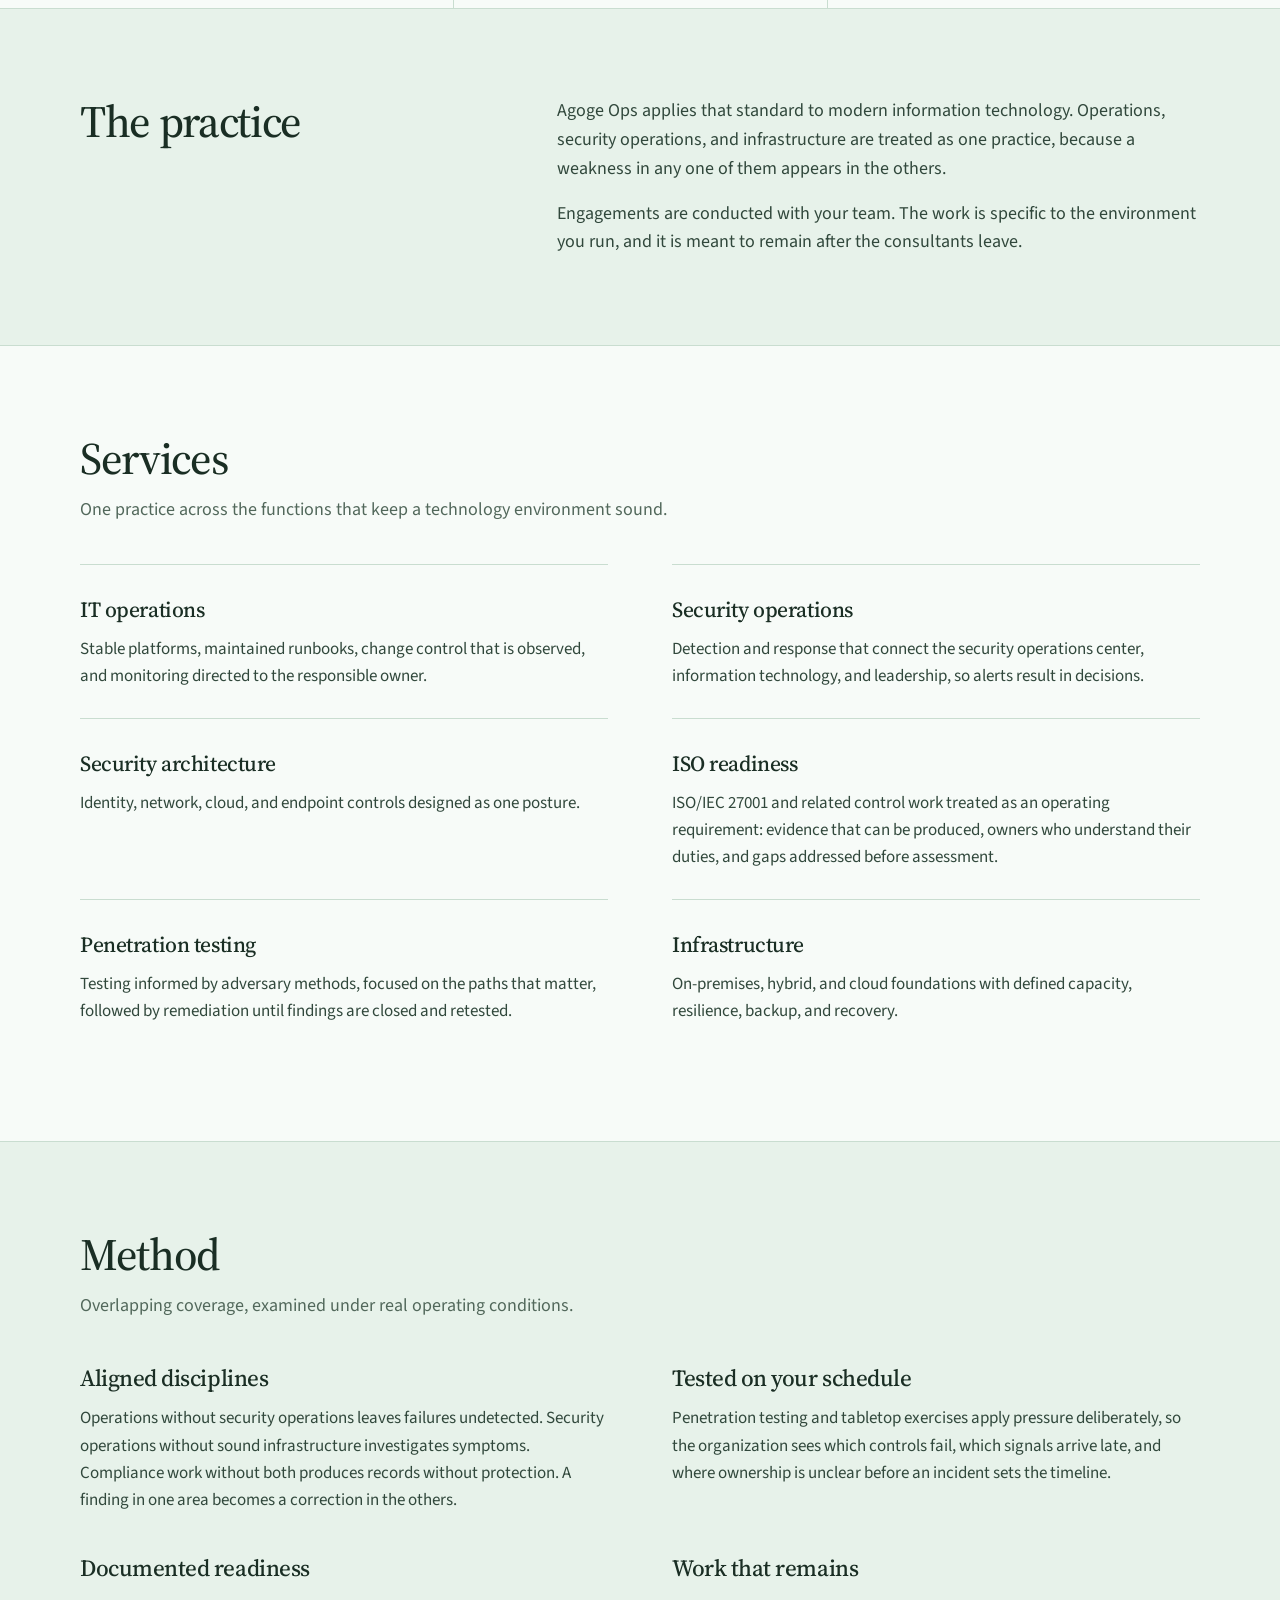
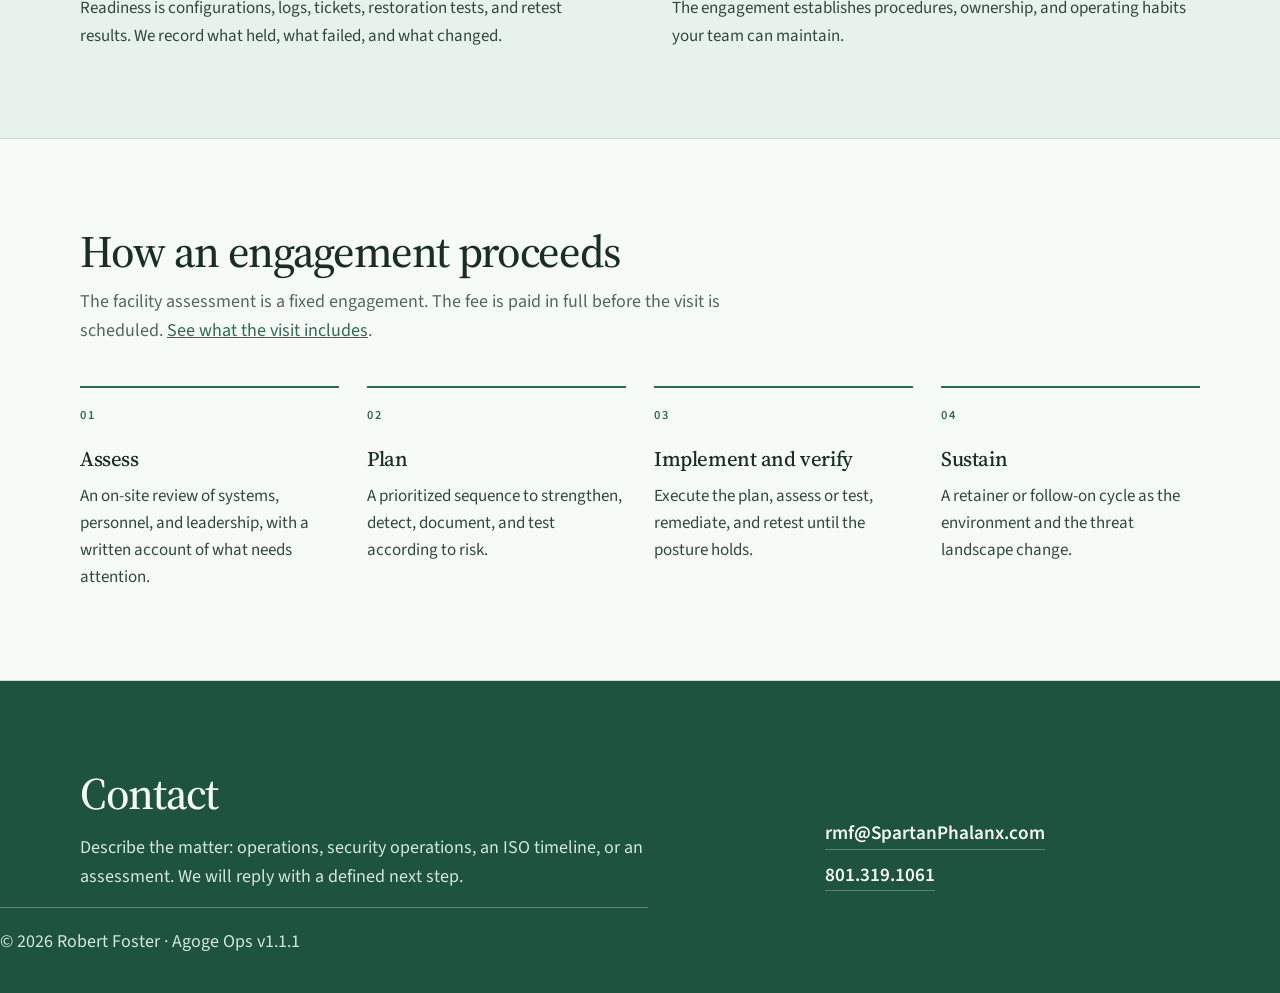
==== commit 8c0100db: "Give every page a distinct title and a description Bing can use. Version 1.1.1 lengthens the short p" ====
--- a/index.html
+++ b/index.html
@@ -3,8 +3,8 @@
 <head>
   <meta charset="utf-8" />
   <meta name="viewport" content="width=device-width, initial-scale=1" />
-  <title>Agoge Ops — On-site Security Consulting</title>
-  <meta name="description" content="Agoge Ops comes to your facility for security consulting: ISO/IEC 27001 readiness and penetration testing that is remediated and retested. Owned by Robert Foster, a Marine Corps veteran." />
+  <title>Agoge Ops — On-site Security Consulting Practice</title>
+  <meta name="description" content="On-site security consulting for ISO/IEC 27001 readiness and penetration testing that is remediated and retested. Robert Foster, Marine Corps veteran." />
   <meta name="robots" content="index, follow, max-image-preview:large" />
   <meta name="author" content="Robert Foster" />
   <meta name="theme-color" content="#e7f2ea" />
@@ -12,8 +12,8 @@
   <meta property="og:type" content="website" />
   <meta property="og:site_name" content="Agoge Ops" />
   <meta property="og:locale" content="en_US" />
-  <meta property="og:title" content="Agoge Ops — On-site Security Consulting" />
-  <meta property="og:description" content="Agoge Ops comes to your facility for security consulting: ISO/IEC 27001 readiness and penetration testing that is remediated and retested. Owned by Robert Foster, a Marine Corps veteran." />
+  <meta property="og:title" content="Agoge Ops — On-site Security Consulting Practice" />
+  <meta property="og:description" content="On-site security consulting for ISO/IEC 27001 readiness and penetration testing that is remediated and retested. Robert Foster, Marine Corps veteran." />
   <meta property="og:url" content="https://agogeops.com/" />
   <meta property="og:image" content="https://agogeops.com/assets/og.png" />
   <meta property="og:image:type" content="image/png" />
@@ -21,8 +21,8 @@
   <meta property="og:image:height" content="630" />
   <meta property="og:image:alt" content="Agoge Ops. Shoulder to shoulder. Shield to shield." />
   <meta name="twitter:card" content="summary_large_image" />
-  <meta name="twitter:title" content="Agoge Ops — On-site Security Consulting" />
-  <meta name="twitter:description" content="Agoge Ops comes to your facility for security consulting: ISO/IEC 27001 readiness and penetration testing that is remediated and retested. Owned by Robert Foster, a Marine Corps veteran." />
+  <meta name="twitter:title" content="Agoge Ops — On-site Security Consulting Practice" />
+  <meta name="twitter:description" content="On-site security consulting for ISO/IEC 27001 readiness and penetration testing that is remediated and retested. Robert Foster, Marine Corps veteran." />
   <meta name="twitter:image" content="https://agogeops.com/assets/og.png" />
   <meta name="twitter:image:alt" content="Agoge Ops. Shoulder to shoulder. Shield to shield." />
   <script>
@@ -63,7 +63,7 @@
     .fine{color:#b7cfc2;font-size:.9rem}
     a:focus-visible,button:focus-visible{outline:2px solid #1e5340;outline-offset:3px}
   </style>
-  <link rel="stylesheet" href="assets/site.css?v=1.1.0" />
+  <link rel="stylesheet" href="assets/site.css?v=1.1.1" />
   <script type="application/ld+json">
 {
   "@context": "https://schema.org",
@@ -75,7 +75,7 @@
       "url": "https://agogeops.com/",
       "image": "https://agogeops.com/assets/og.png",
       "logo": "https://agogeops.com/assets/icon-512.png",
-      "description": "Agoge Ops comes to your facility for security consulting: ISO/IEC 27001 readiness and penetration testing that is remediated and retested. Owned by Robert Foster, a Marine Corps veteran.",
+      "description": "On-site security consulting for ISO/IEC 27001 readiness and penetration testing that is remediated and retested. Robert Foster, Marine Corps veteran.",
       "email": "rmf@SpartanPhalanx.com",
       "telephone": "+1-801-319-1061",
       "slogan": "Shoulder to shoulder. Shield to shield.",
@@ -154,7 +154,7 @@
       "@id": "https://agogeops.com/#website",
       "name": "Agoge Ops",
       "url": "https://agogeops.com/",
-      "description": "Agoge Ops comes to your facility for security consulting: ISO/IEC 27001 readiness and penetration testing that is remediated and retested. Owned by Robert Foster, a Marine Corps veteran.",
+      "description": "On-site security consulting for ISO/IEC 27001 readiness and penetration testing that is remediated and retested. Robert Foster, Marine Corps veteran.",
       "inLanguage": "en",
       "publisher": {
         "@id": "https://agogeops.com/#practice"
@@ -371,10 +371,10 @@
           <a href="tel:+18013191061">801.319.1061</a>
         </address>
       </div>
-      <p class="fine">© 2026 Robert Foster · Agoge Ops v1.1.0</p>
+      <p class="fine">© 2026 Robert Foster · Agoge Ops v1.1.1</p>
     </section>
   </main>
 
-  <script src="assets/site.js?v=1.1.0" defer></script>
+  <script src="assets/site.js?v=1.1.1" defer></script>
 </body>
 </html>
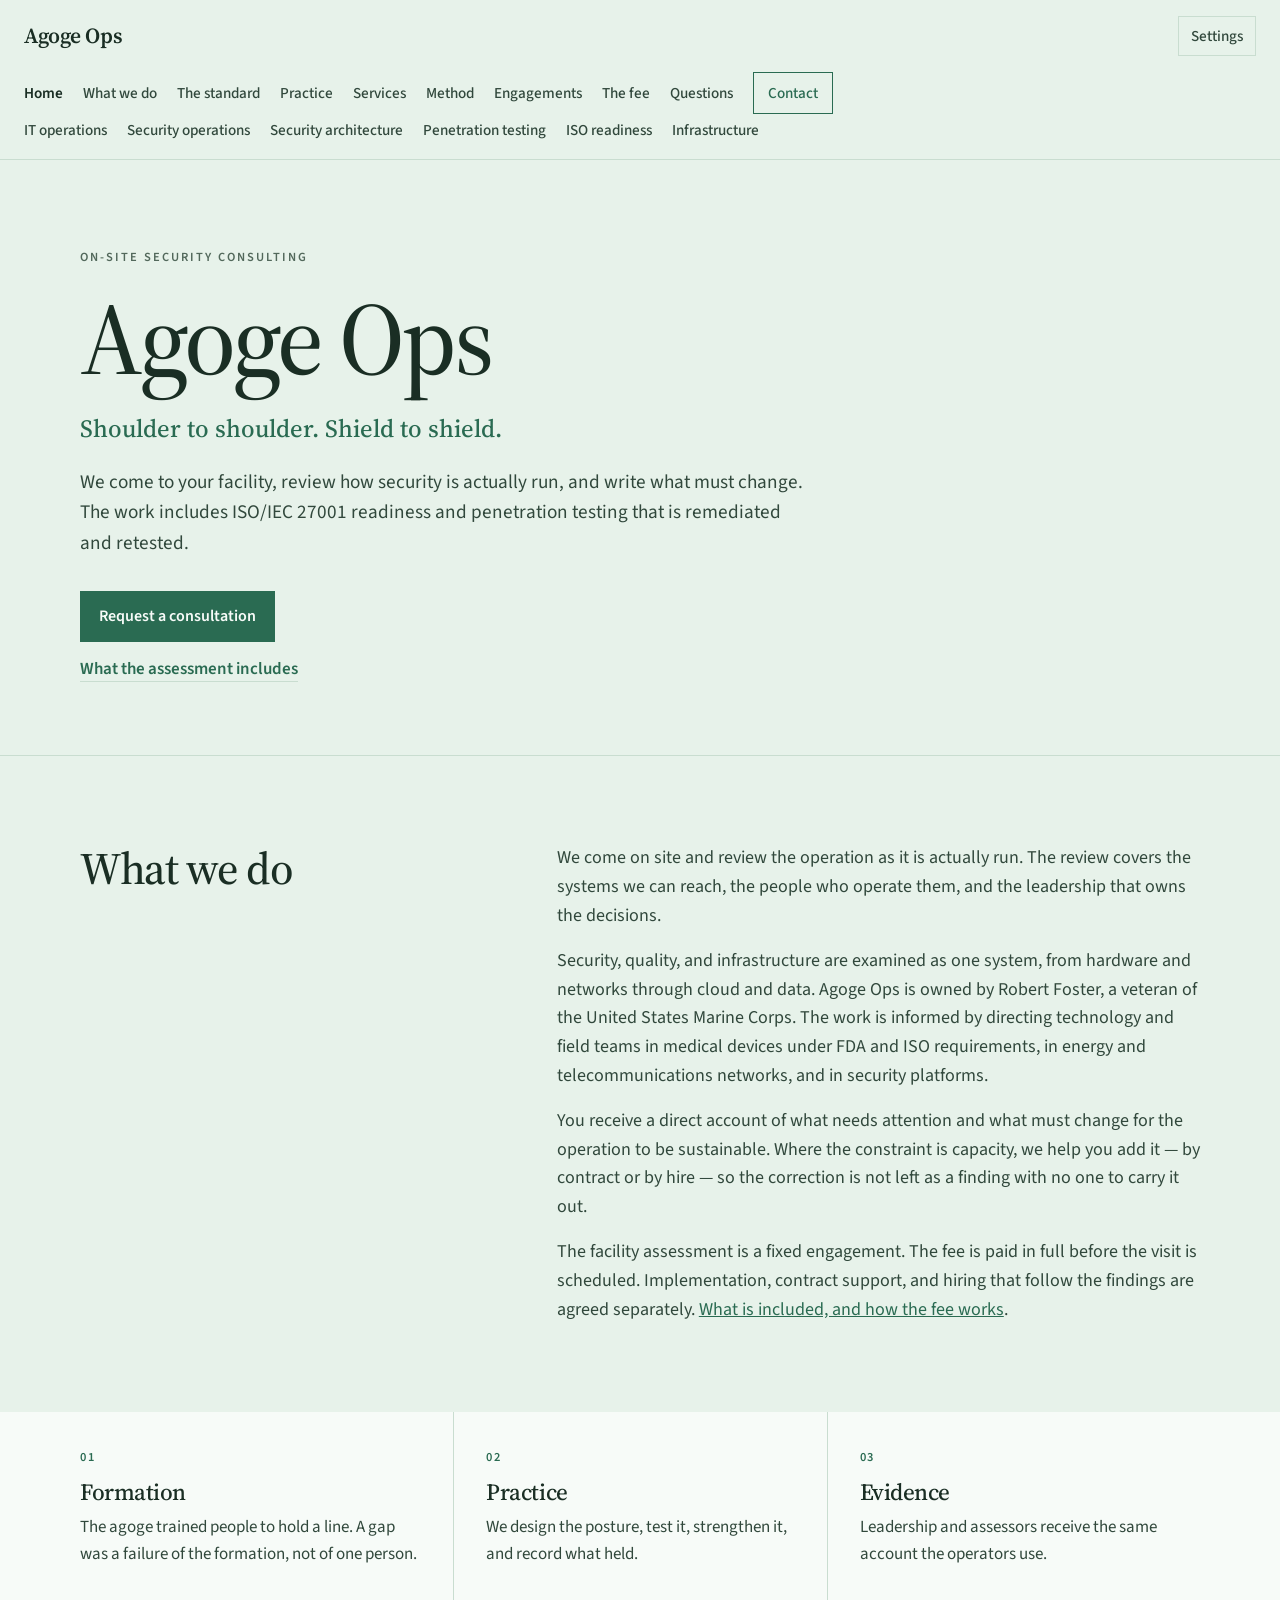
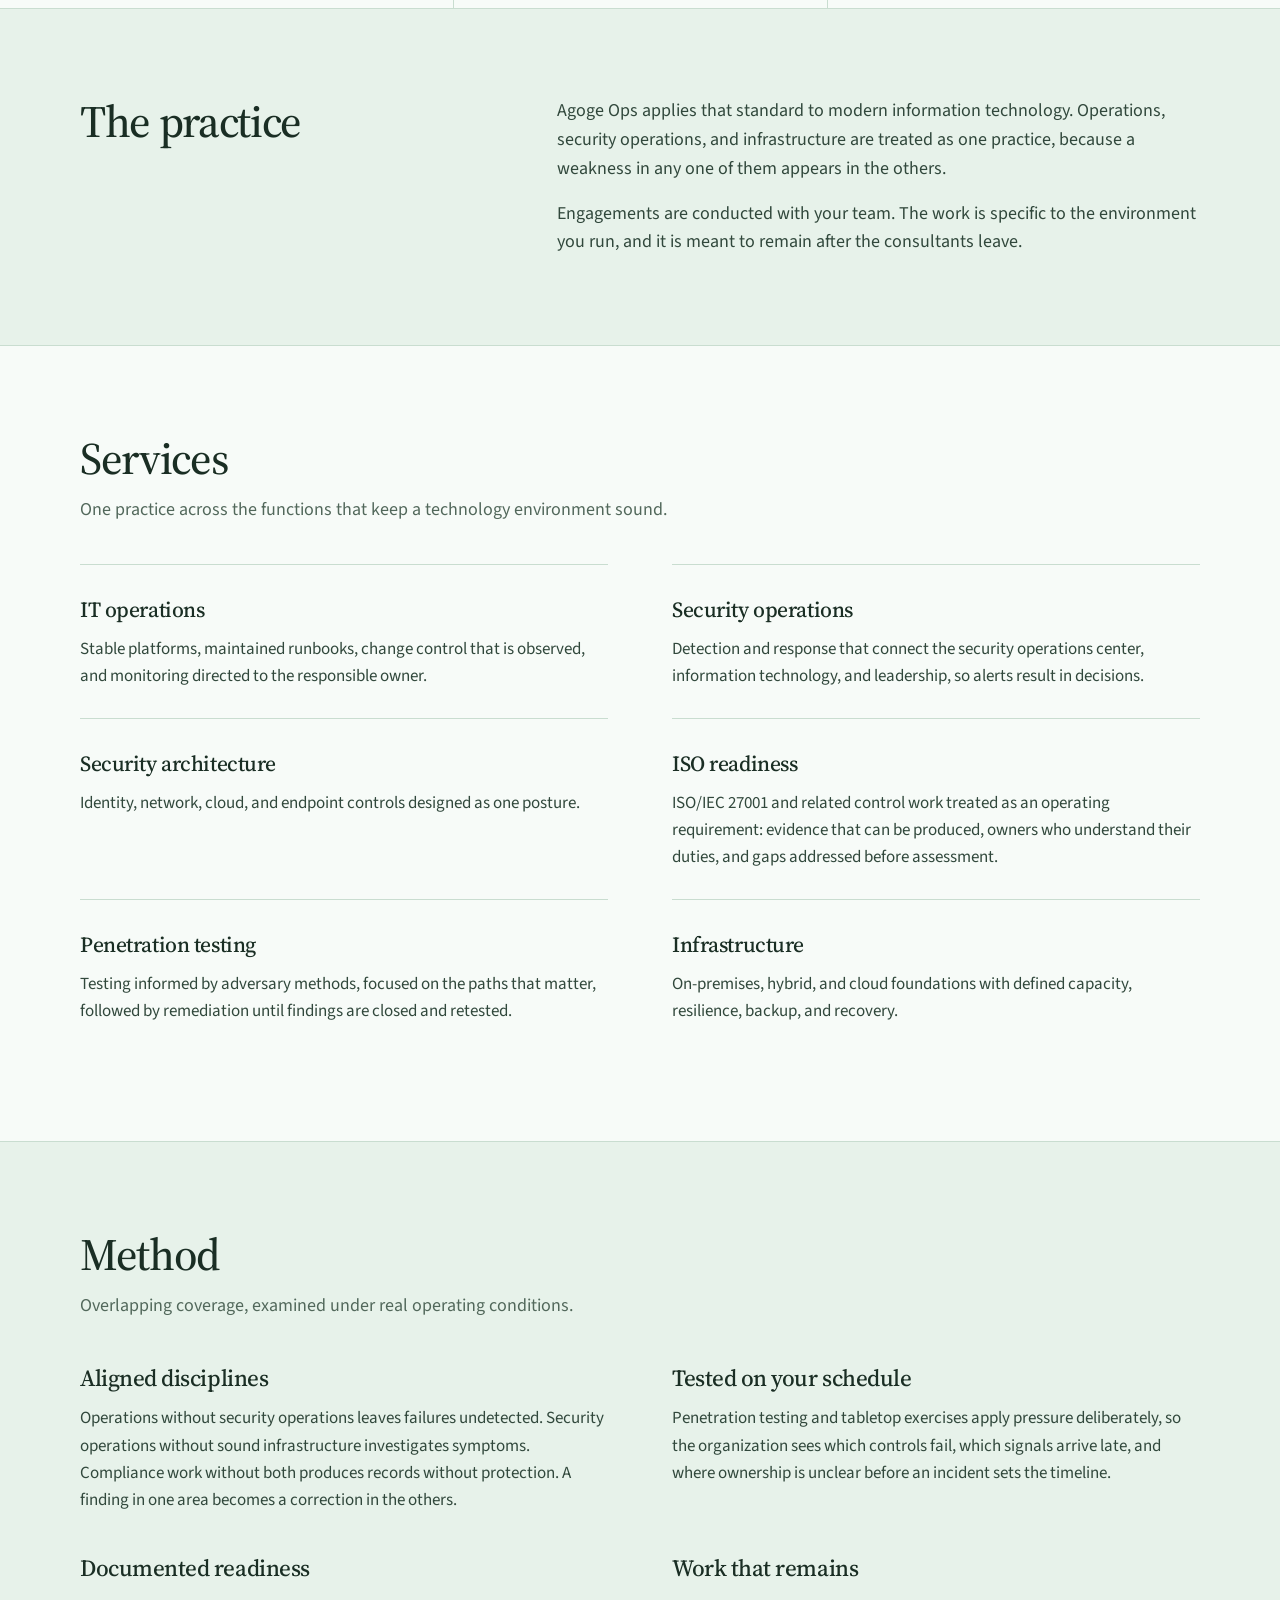
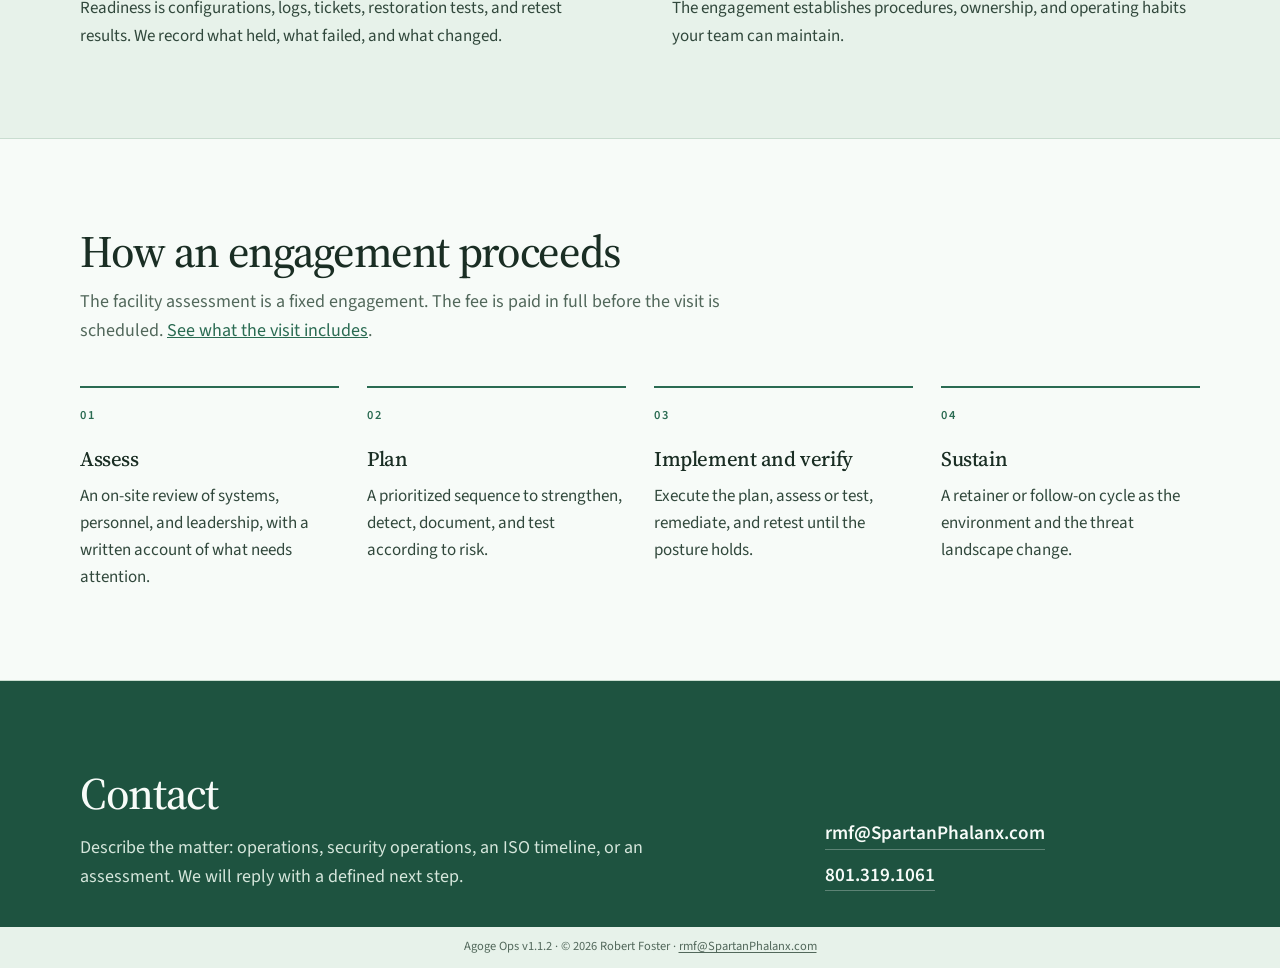
==== commit c9a28bce: "Add the compact version footer and ship agogeops-v1.1.2.zip. Every page ends with Agoge Ops v1.1.2, " ====
--- a/index.html
+++ b/index.html
@@ -60,10 +60,10 @@
     .btn.primary{background:#2a6b52;color:#f7fbf8}
     .contact{background:#1e5340;color:#f7fbf8;padding:64px 0 28px}
     .contact a{color:#f7fbf8}
-    .fine{color:#b7cfc2;font-size:.9rem}
+    .site-meta{padding:10px 16px 12px;text-align:center;color:#52685b;font-size:12.5px;line-height:1.45}.site-meta p{margin:0}.site-meta a{color:#52685b;font-size:12.5px}
     a:focus-visible,button:focus-visible{outline:2px solid #1e5340;outline-offset:3px}
   </style>
-  <link rel="stylesheet" href="assets/site.css?v=1.1.1" />
+  <link rel="stylesheet" href="assets/site.css?v=1.1.2" />
   <script type="application/ld+json">
 {
   "@context": "https://schema.org",
@@ -371,10 +371,12 @@
           <a href="tel:+18013191061">801.319.1061</a>
         </address>
       </div>
-      <p class="fine">© 2026 Robert Foster · Agoge Ops v1.1.1</p>
     </section>
   </main>
-
-  <script src="assets/site.js?v=1.1.1" defer></script>
+  <footer class="site-meta">
+    <p><span>Agoge Ops v1.1.2</span> · <span>© 2026 Robert Foster</span> · <a href="mailto:rmf@SpartanPhalanx.com">rmf@SpartanPhalanx.com</a></p>
+  </footer>
+
+  <script src="assets/site.js?v=1.1.2" defer></script>
 </body>
 </html>
--- a/assets/site.css
+++ b/assets/site.css
@@ -33,7 +33,6 @@
   --contact-ink: #f7fbf8;
   --contact-copy: #d5e6db;
   --contact-line: rgba(255, 255, 255, 0.28);
-  --contact-fine: #b7cfc2;
   --theme-color: #e7f2ea;
 }
 
@@ -53,7 +52,6 @@
   --contact-ink: #f3f0ea;
   --contact-copy: #d5ddd9;
   --contact-line: rgba(255, 255, 255, 0.28);
-  --contact-fine: #b7c4bf;
   --theme-color: #f3f0ea;
 }
 
@@ -73,7 +71,6 @@
   --contact-ink: #f3f0ea;
   --contact-copy: #c9d4ce;
   --contact-line: rgba(255, 255, 255, 0.22);
-  --contact-fine: #8ea399;
   --theme-color: #141816;
 }
 
@@ -93,7 +90,6 @@
   --contact-ink: #f4faf6;
   --contact-copy: #d3e6db;
   --contact-line: rgba(255, 255, 255, 0.28);
-  --contact-fine: #b7cfc2;
   --theme-color: #dceadf;
 }
 
@@ -113,7 +109,6 @@
   --contact-ink: #f4faf6;
   --contact-copy: #c3d8cc;
   --contact-line: rgba(255, 255, 255, 0.22);
-  --contact-fine: #8eaa9c;
   --theme-color: #0f1f18;
 }
 
@@ -133,7 +128,6 @@
   --contact-ink: #f4f7fb;
   --contact-copy: #c5d6e6;
   --contact-line: rgba(255, 255, 255, 0.22);
-  --contact-fine: #8eabc4;
   --theme-color: #16324f;
 }
 
@@ -143,7 +137,7 @@
   --header: rgba(231, 241, 248, 0.94);
   --ink: #152433;
   --ink-soft: #2c4154;
-  --muted: #5a7082;
+  --muted: #596f81;
   --line: #c5d7e6;
   --accent: #1d4e89;
   --accent-hot: #163a66;
@@ -153,7 +147,6 @@
   --contact-ink: #f5fafc;
   --contact-copy: #d4e3f0;
   --contact-line: rgba(255, 255, 255, 0.28);
-  --contact-fine: #b7c9d8;
   --theme-color: #e7f1f8;
 }
 
@@ -540,14 +533,27 @@
   width: fit-content;
 }
 .contact address a:hover { border-bottom-color: var(--contact-ink); color: var(--contact-ink); }
-.fine {
-  width: min(var(--max), calc(100% - 48px));
-  margin: 64px auto 0;
-  padding-top: 20px;
-  border-top: 1px solid var(--contact-line);
-  color: var(--contact-fine);
-  font-size: 0.9rem;
-}
+.site-meta {
+  padding: 10px 16px 12px;
+  text-align: center;
+}
+.site-meta p {
+  margin: 0;
+  color: var(--muted);
+  font-size: 12.5px;
+  line-height: 1.45;
+}
+.site-meta span,
+.site-meta a {
+  white-space: nowrap;
+}
+.site-meta a {
+  color: inherit;
+  font-size: 12.5px;
+  text-decoration-thickness: 1px;
+  text-underline-offset: 2px;
+}
+.site-meta a:hover { color: var(--ink); }
 
 .header-tools {
   display: flex;
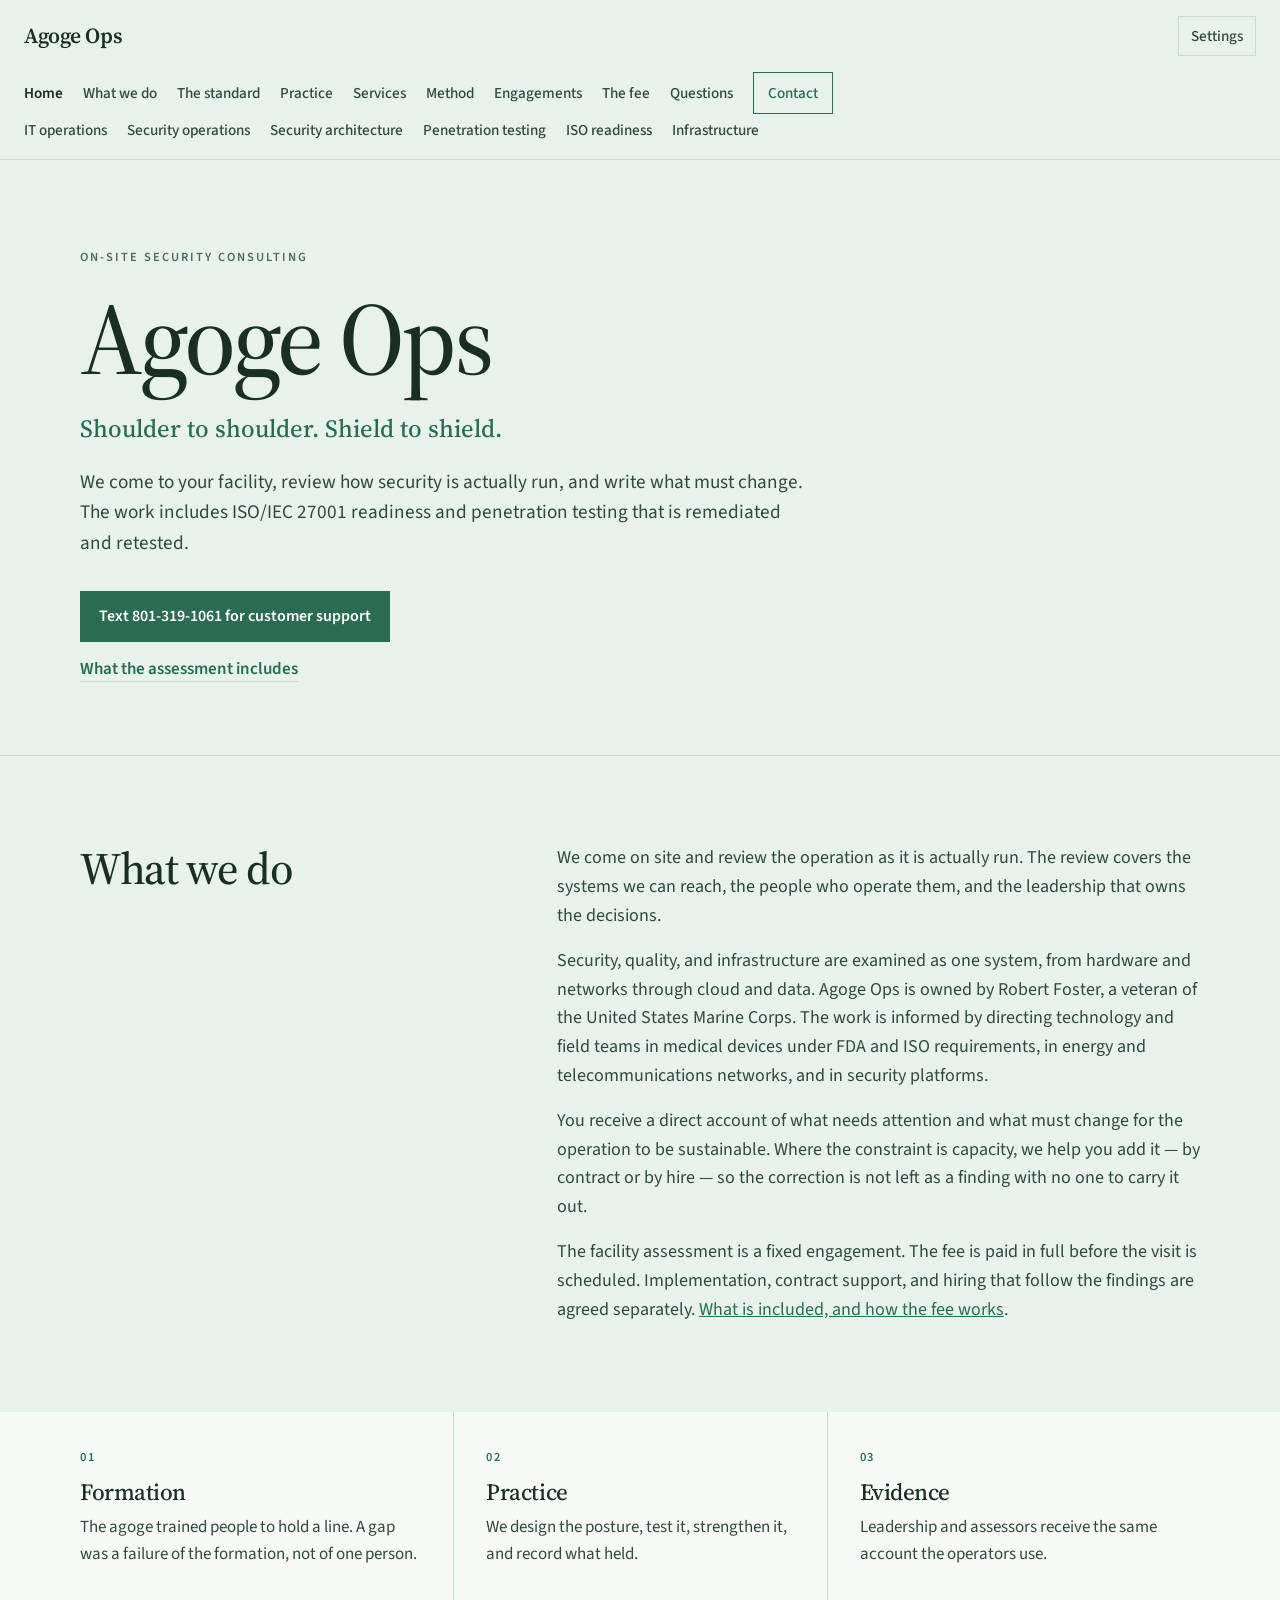
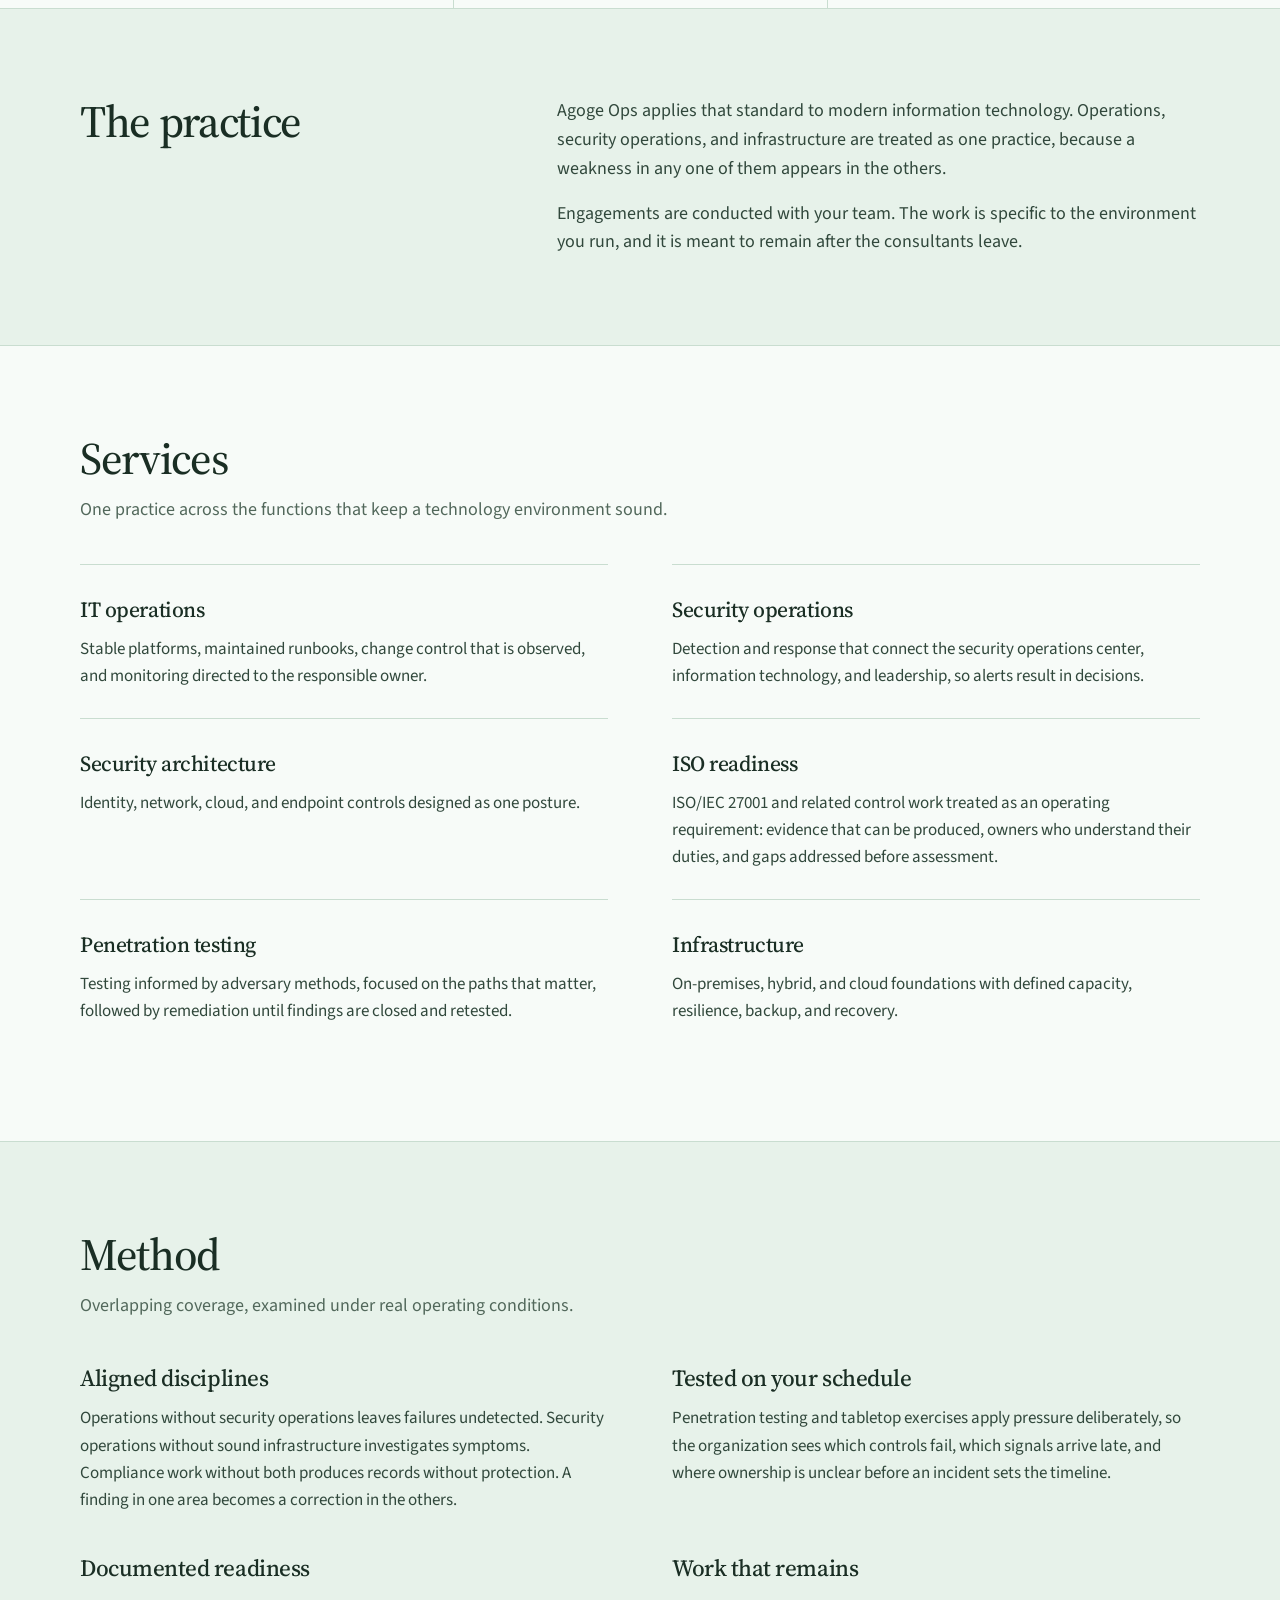
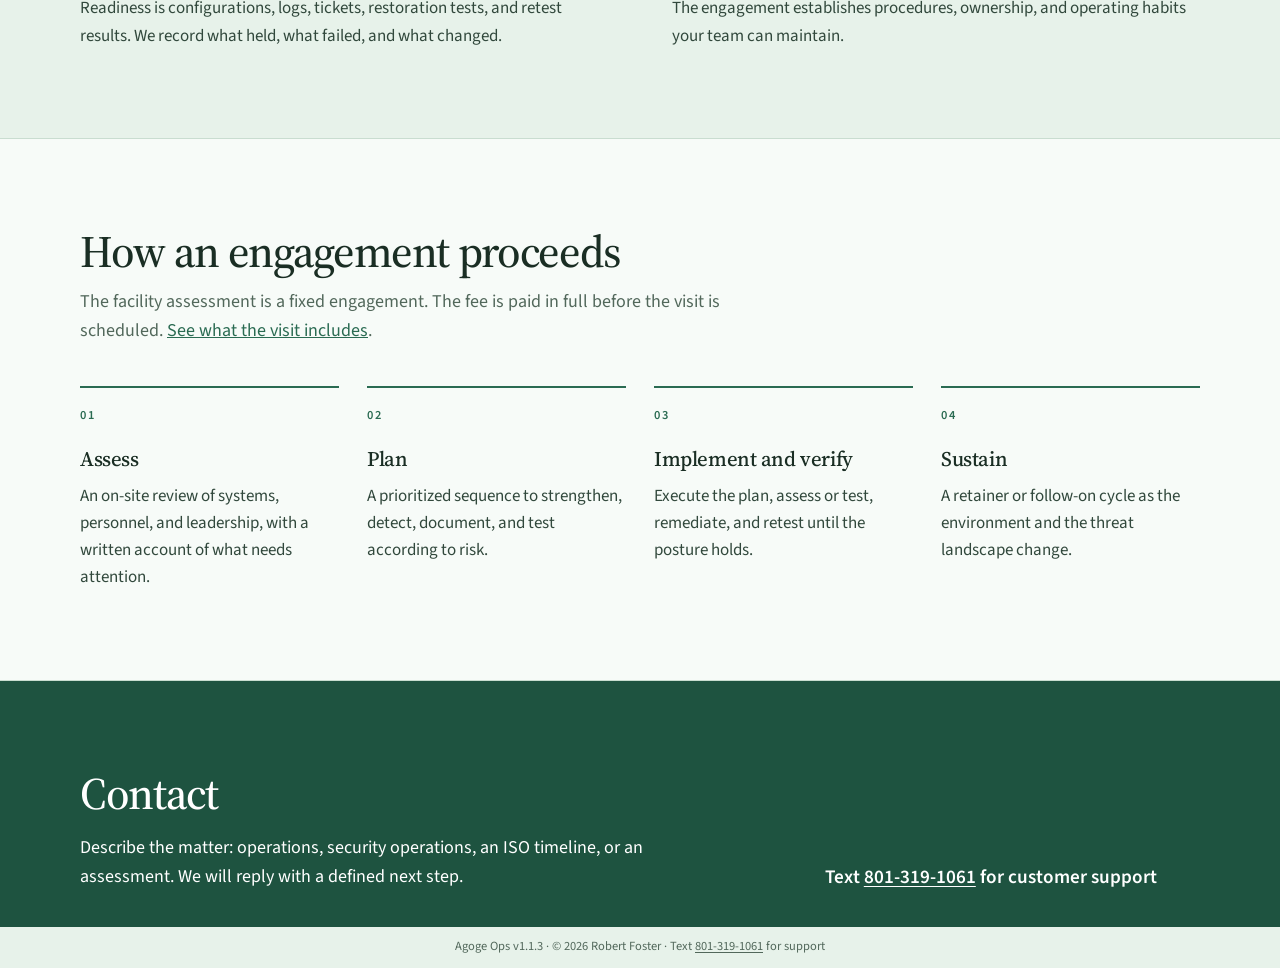
==== commit 54e3983b: "Replace support email with a text-message number in v1.1.3. The site no longer shows a customer emai" ====
--- a/index.html
+++ b/index.html
@@ -57,13 +57,13 @@
     h2{font-family:Palatino,Georgia,serif;font-weight:500;font-size:clamp(1.8rem,4vw,2.4rem);line-height:1.1}
     .lede{font-size:1.15rem;max-width:40em}
     .btn{display:inline-flex;align-items:center;min-height:48px;padding:12px 18px;font-weight:600;text-decoration:none}
-    .btn.primary{background:#2a6b52;color:#f7fbf8}
-    .contact{background:#1e5340;color:#f7fbf8;padding:64px 0 28px}
-    .contact a{color:#f7fbf8}
+    .btn.primary{background:#2a6b52;color:#ffffff}
+    .contact{background:#1e5340;color:#ffffff;padding:64px 0 28px}
+    .contact a{color:#ffffff}
     .site-meta{padding:10px 16px 12px;text-align:center;color:#52685b;font-size:12.5px;line-height:1.45}.site-meta p{margin:0}.site-meta a{color:#52685b;font-size:12.5px}
     a:focus-visible,button:focus-visible{outline:2px solid #1e5340;outline-offset:3px}
   </style>
-  <link rel="stylesheet" href="assets/site.css?v=1.1.2" />
+  <link rel="stylesheet" href="assets/site.css?v=1.1.3" />
   <script type="application/ld+json">
 {
   "@context": "https://schema.org",
@@ -76,7 +76,6 @@
       "image": "https://agogeops.com/assets/og.png",
       "logo": "https://agogeops.com/assets/icon-512.png",
       "description": "On-site security consulting for ISO/IEC 27001 readiness and penetration testing that is remediated and retested. Robert Foster, Marine Corps veteran.",
-      "email": "rmf@SpartanPhalanx.com",
       "telephone": "+1-801-319-1061",
       "slogan": "Shoulder to shoulder. Shield to shield.",
       "founder": {
@@ -223,7 +222,7 @@
         <p class="motto">Shoulder to shoulder. Shield to shield.</p>
         <p class="lede">We come to your facility, review how security is actually run, and write what must change. The work includes ISO/IEC 27001 readiness and penetration testing that is remediated and retested.</p>
         <div class="hero-cta">
-          <a class="btn primary" href="mailto:rmf@SpartanPhalanx.com?subject=Consultation%20request">Request a consultation</a>
+          <a class="btn primary" href="sms:+18013191061">Text 801-319-1061 for customer support</a>
         </div>
         <p class="hero-note"><a href="engagement.html">What the assessment includes</a></p>
       </div>
@@ -366,17 +365,14 @@
           <h2>Contact</h2>
           <p>Describe the matter: operations, security operations, an ISO timeline, or an assessment. We will reply with a defined next step.</p>
         </div>
-        <address>
-          <a href="mailto:rmf@SpartanPhalanx.com">rmf@SpartanPhalanx.com</a>
-          <a href="tel:+18013191061">801.319.1061</a>
-        </address>
+        <address>Text <a href="sms:+18013191061">801-319-1061</a> for customer support</address>
       </div>
     </section>
   </main>
   <footer class="site-meta">
-    <p><span>Agoge Ops v1.1.2</span> · <span>© 2026 Robert Foster</span> · <a href="mailto:rmf@SpartanPhalanx.com">rmf@SpartanPhalanx.com</a></p>
+    <p><span>Agoge Ops v1.1.3</span> · <span>© 2026 Robert Foster</span> · <span>Text <a href="sms:+18013191061">801-319-1061</a> for support</span></p>
   </footer>
 
-  <script src="assets/site.js?v=1.1.2" defer></script>
+  <script src="assets/site.js?v=1.1.3" defer></script>
 </body>
 </html>
--- a/assets/site.css
+++ b/assets/site.css
@@ -257,7 +257,7 @@
   color: var(--accent) !important;
 }
 .nav-cta:visited { color: var(--accent) !important; }
-.nav-cta:hover { background: var(--btn); color: var(--btn-text) !important; }
+.nav-cta:hover { background: var(--btn); color: #ffffff !important; }
 
 .nav-toggle {
   display: none;
@@ -357,9 +357,9 @@
 }
 .btn.primary {
   background: var(--btn);
-  color: var(--btn-text);
-}
-.btn.primary:hover { filter: brightness(1.12); color: var(--btn-text); }
+  color: #ffffff;
+}
+.btn.primary:hover { filter: brightness(1.12); color: #ffffff; }
 .btn.ghost {
   background: transparent;
   color: var(--ink);
@@ -507,7 +507,7 @@
 .contact {
   padding: 88px 0 36px;
   background: var(--contact-bg);
-  color: var(--contact-ink);
+  color: #ffffff;
 }
 .contact-inner {
   display: grid;
@@ -515,24 +515,22 @@
   gap: 48px;
   align-items: end;
 }
-.contact h2 { color: var(--contact-ink); }
-.contact p { margin: 16px 0 0; max-width: 36em; color: var(--contact-copy); font-size: 1.125rem; }
+.contact h2 { color: #ffffff; }
+.contact p { margin: 16px 0 0; max-width: 36em; color: #ffffff; font-size: 1.125rem; }
 .contact address {
   margin: 0;
   font-style: normal;
-  display: flex;
-  flex-direction: column;
-  gap: 10px;
   font-size: 1.2rem;
   font-weight: 600;
+  line-height: 1.45;
+  color: #ffffff;
 }
 .contact address a {
-  color: var(--contact-ink);
-  text-decoration: none;
-  border-bottom: 1px solid var(--contact-line);
-  width: fit-content;
-}
-.contact address a:hover { border-bottom-color: var(--contact-ink); color: var(--contact-ink); }
+  color: #ffffff;
+  text-decoration: underline;
+  text-underline-offset: 3px;
+}
+.contact address a:hover { color: #ffffff; }
 .site-meta {
   padding: 10px 16px 12px;
   text-align: center;
@@ -554,6 +552,11 @@
   text-underline-offset: 2px;
 }
 .site-meta a:hover { color: var(--ink); }
+html[data-theme="dark"] .site-meta p,
+html[data-theme="dark-green"] .site-meta p,
+html[data-theme="blue"] .site-meta p {
+  color: #ffffff;
+}
 
 .header-tools {
   display: flex;
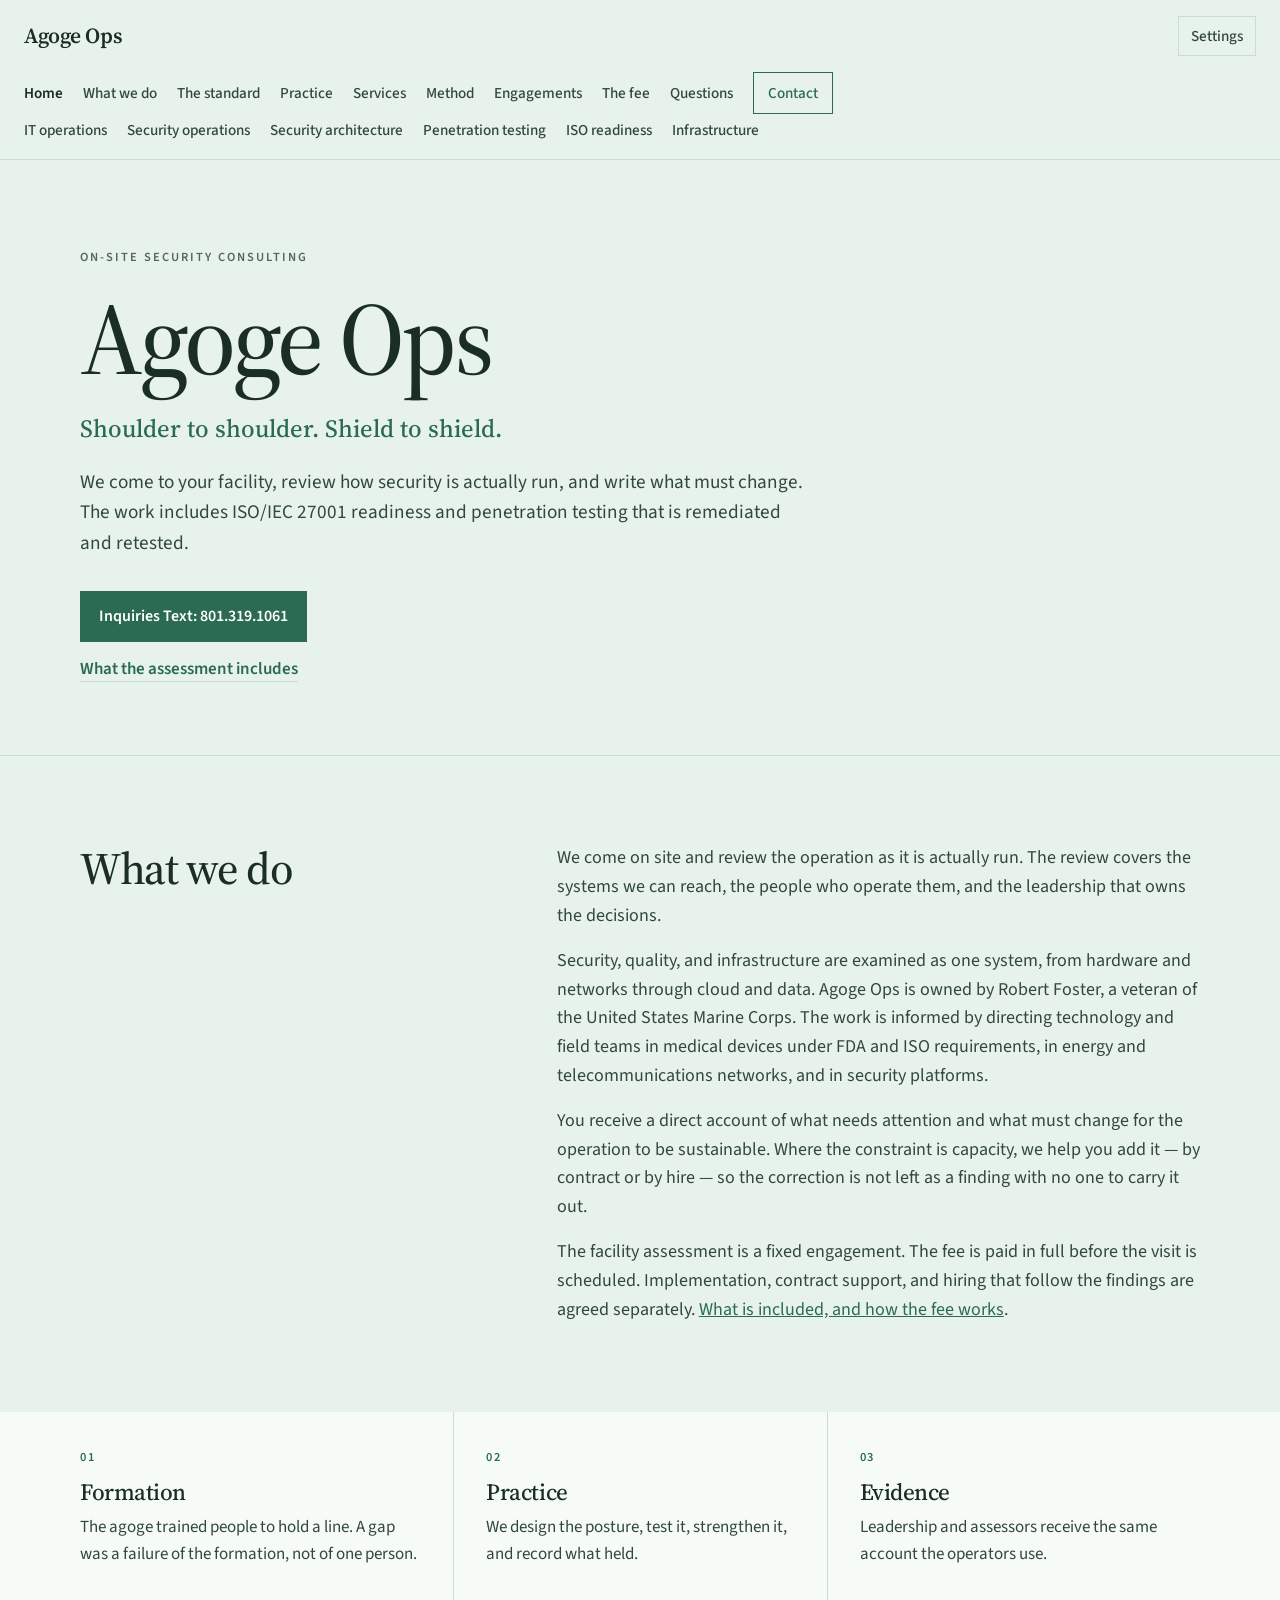
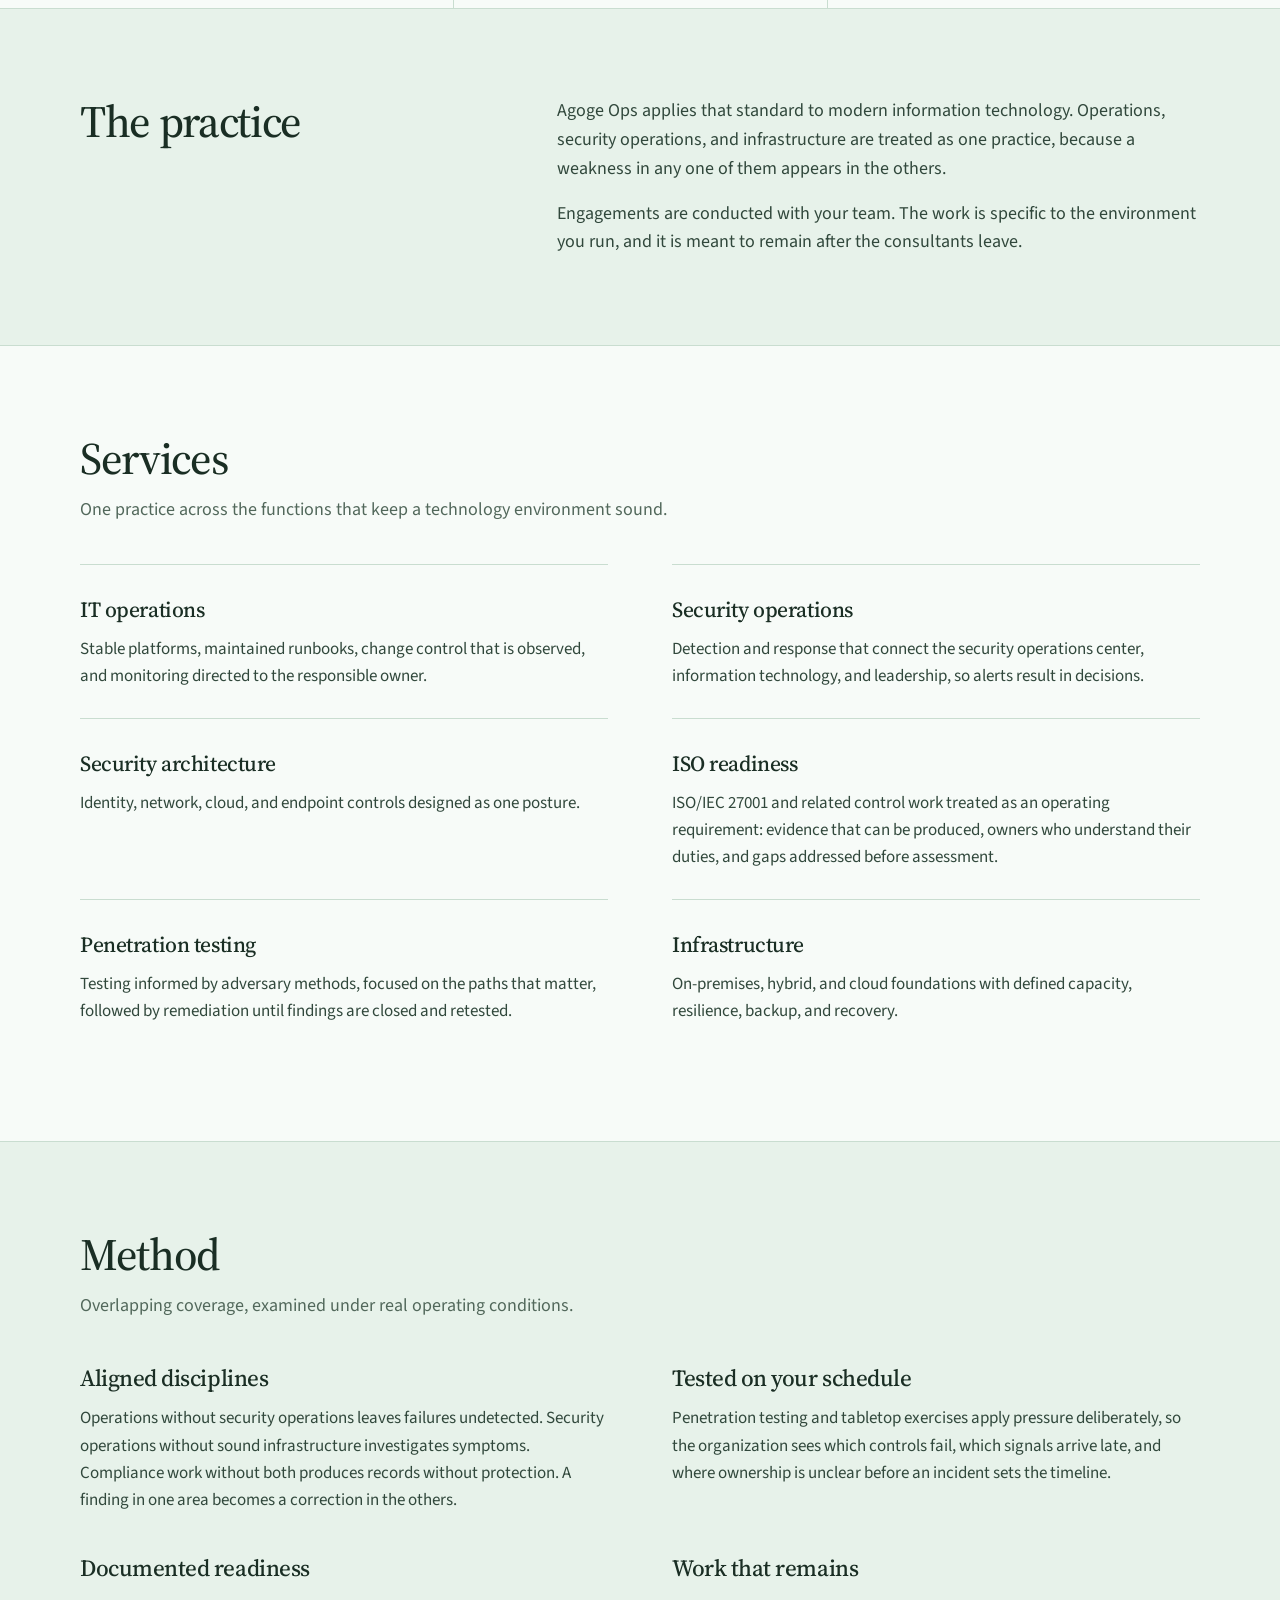
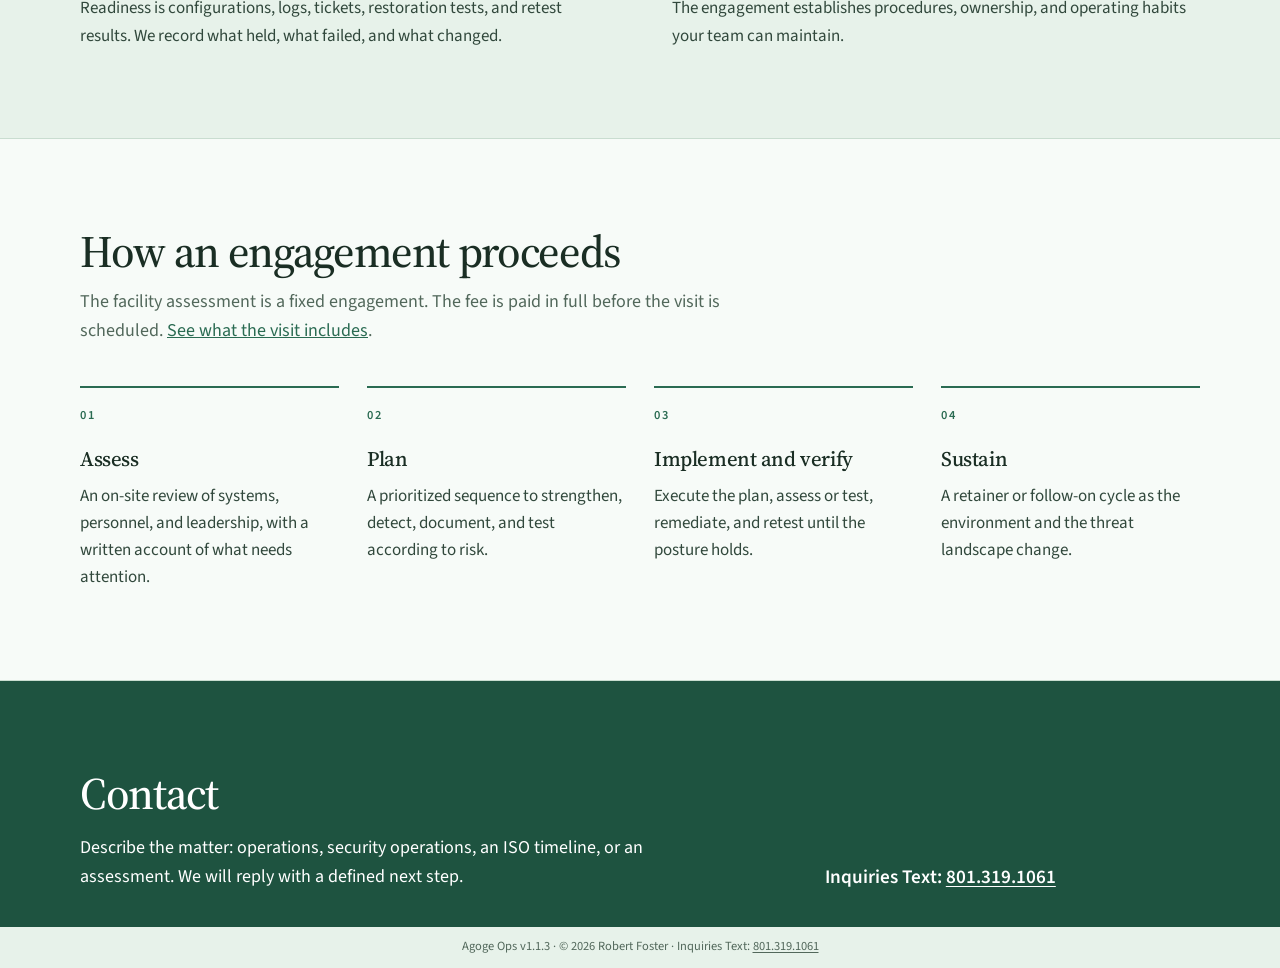
==== commit d342e9a0: "Use the inquiries text line for every support contact. The visible contact line is Inquiries Text: 8" ====
--- a/index.html
+++ b/index.html
@@ -222,7 +222,7 @@
         <p class="motto">Shoulder to shoulder. Shield to shield.</p>
         <p class="lede">We come to your facility, review how security is actually run, and write what must change. The work includes ISO/IEC 27001 readiness and penetration testing that is remediated and retested.</p>
         <div class="hero-cta">
-          <a class="btn primary" href="sms:+18013191061">Text 801-319-1061 for customer support</a>
+          <a class="btn primary" href="sms:+18013191061">Inquiries Text: 801.319.1061</a>
         </div>
         <p class="hero-note"><a href="engagement.html">What the assessment includes</a></p>
       </div>
@@ -365,12 +365,12 @@
           <h2>Contact</h2>
           <p>Describe the matter: operations, security operations, an ISO timeline, or an assessment. We will reply with a defined next step.</p>
         </div>
-        <address>Text <a href="sms:+18013191061">801-319-1061</a> for customer support</address>
+        <address>Inquiries Text: <a href="sms:+18013191061">801.319.1061</a></address>
       </div>
     </section>
   </main>
   <footer class="site-meta">
-    <p><span>Agoge Ops v1.1.3</span> · <span>© 2026 Robert Foster</span> · <span>Text <a href="sms:+18013191061">801-319-1061</a> for support</span></p>
+    <p><span>Agoge Ops v1.1.3</span> · <span>© 2026 Robert Foster</span> · <span>Inquiries Text: <a href="sms:+18013191061">801.319.1061</a></span></p>
   </footer>
 
   <script src="assets/site.js?v=1.1.3" defer></script>
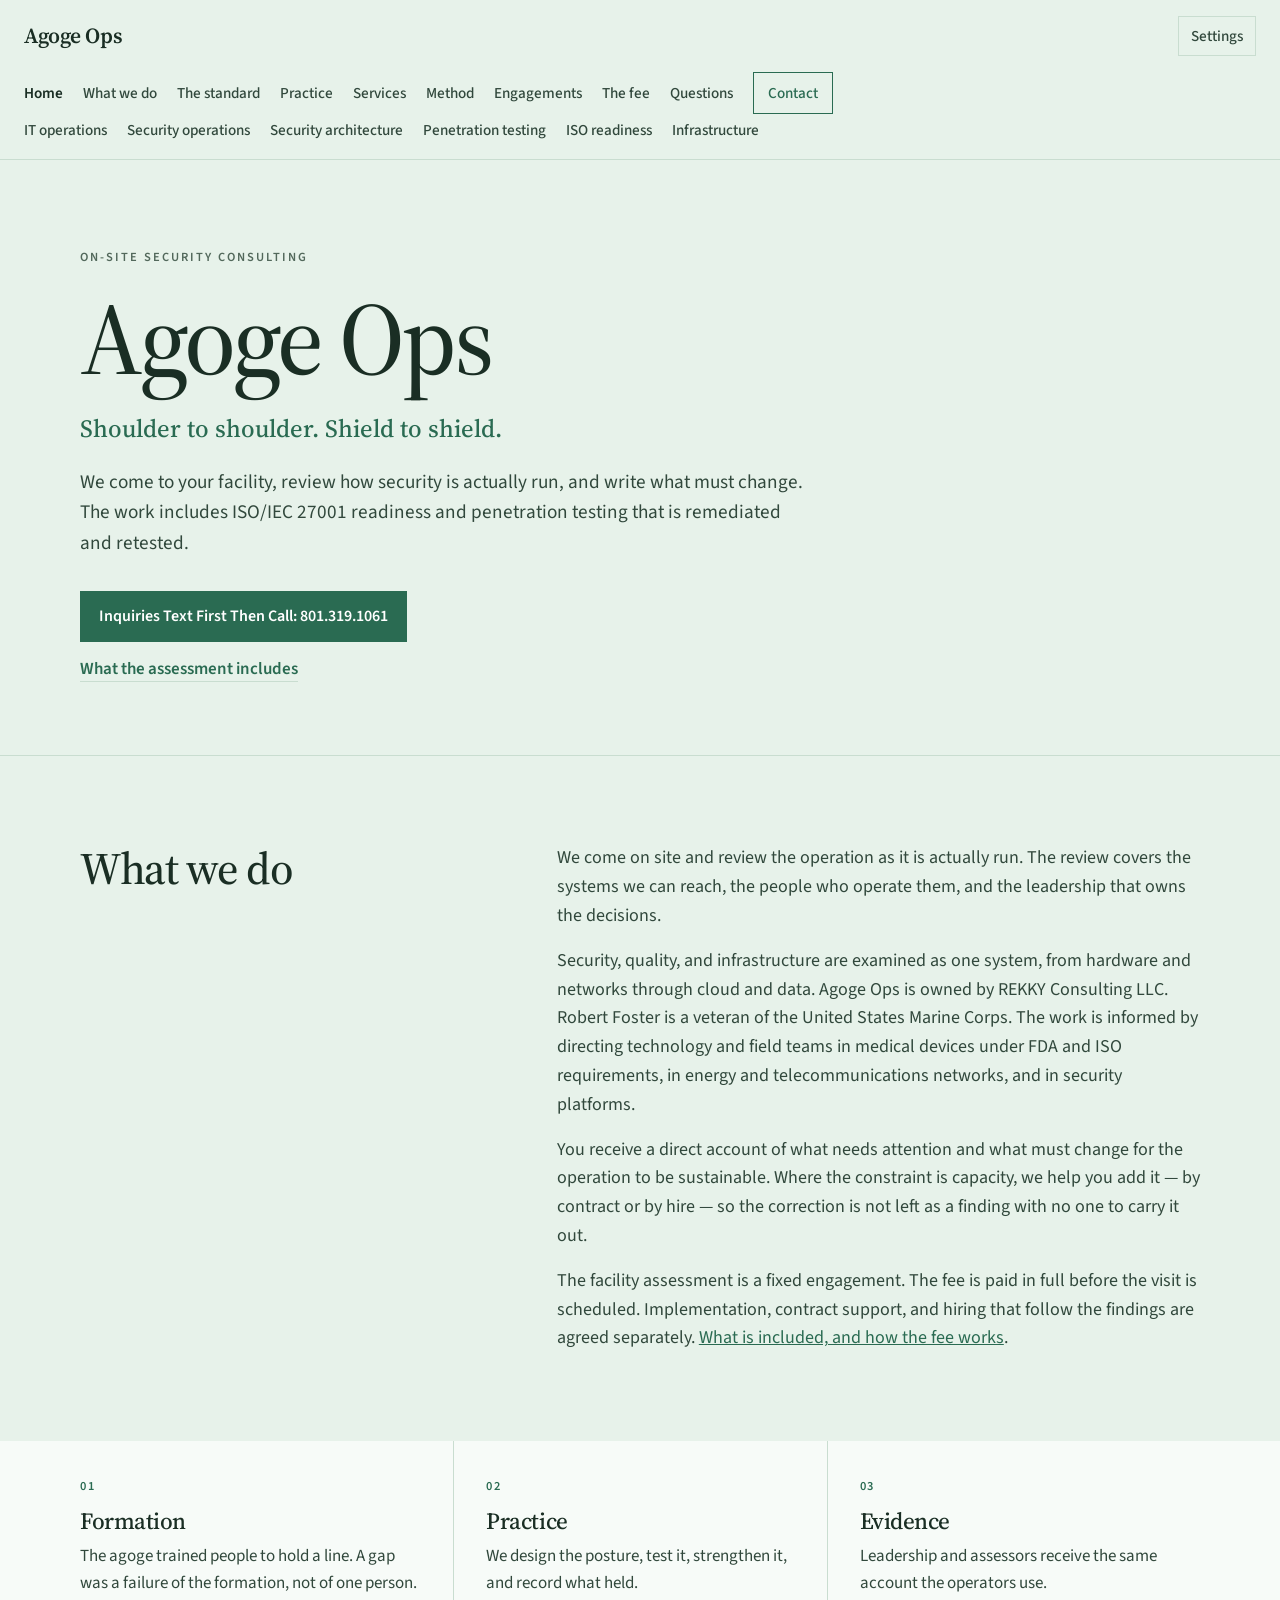
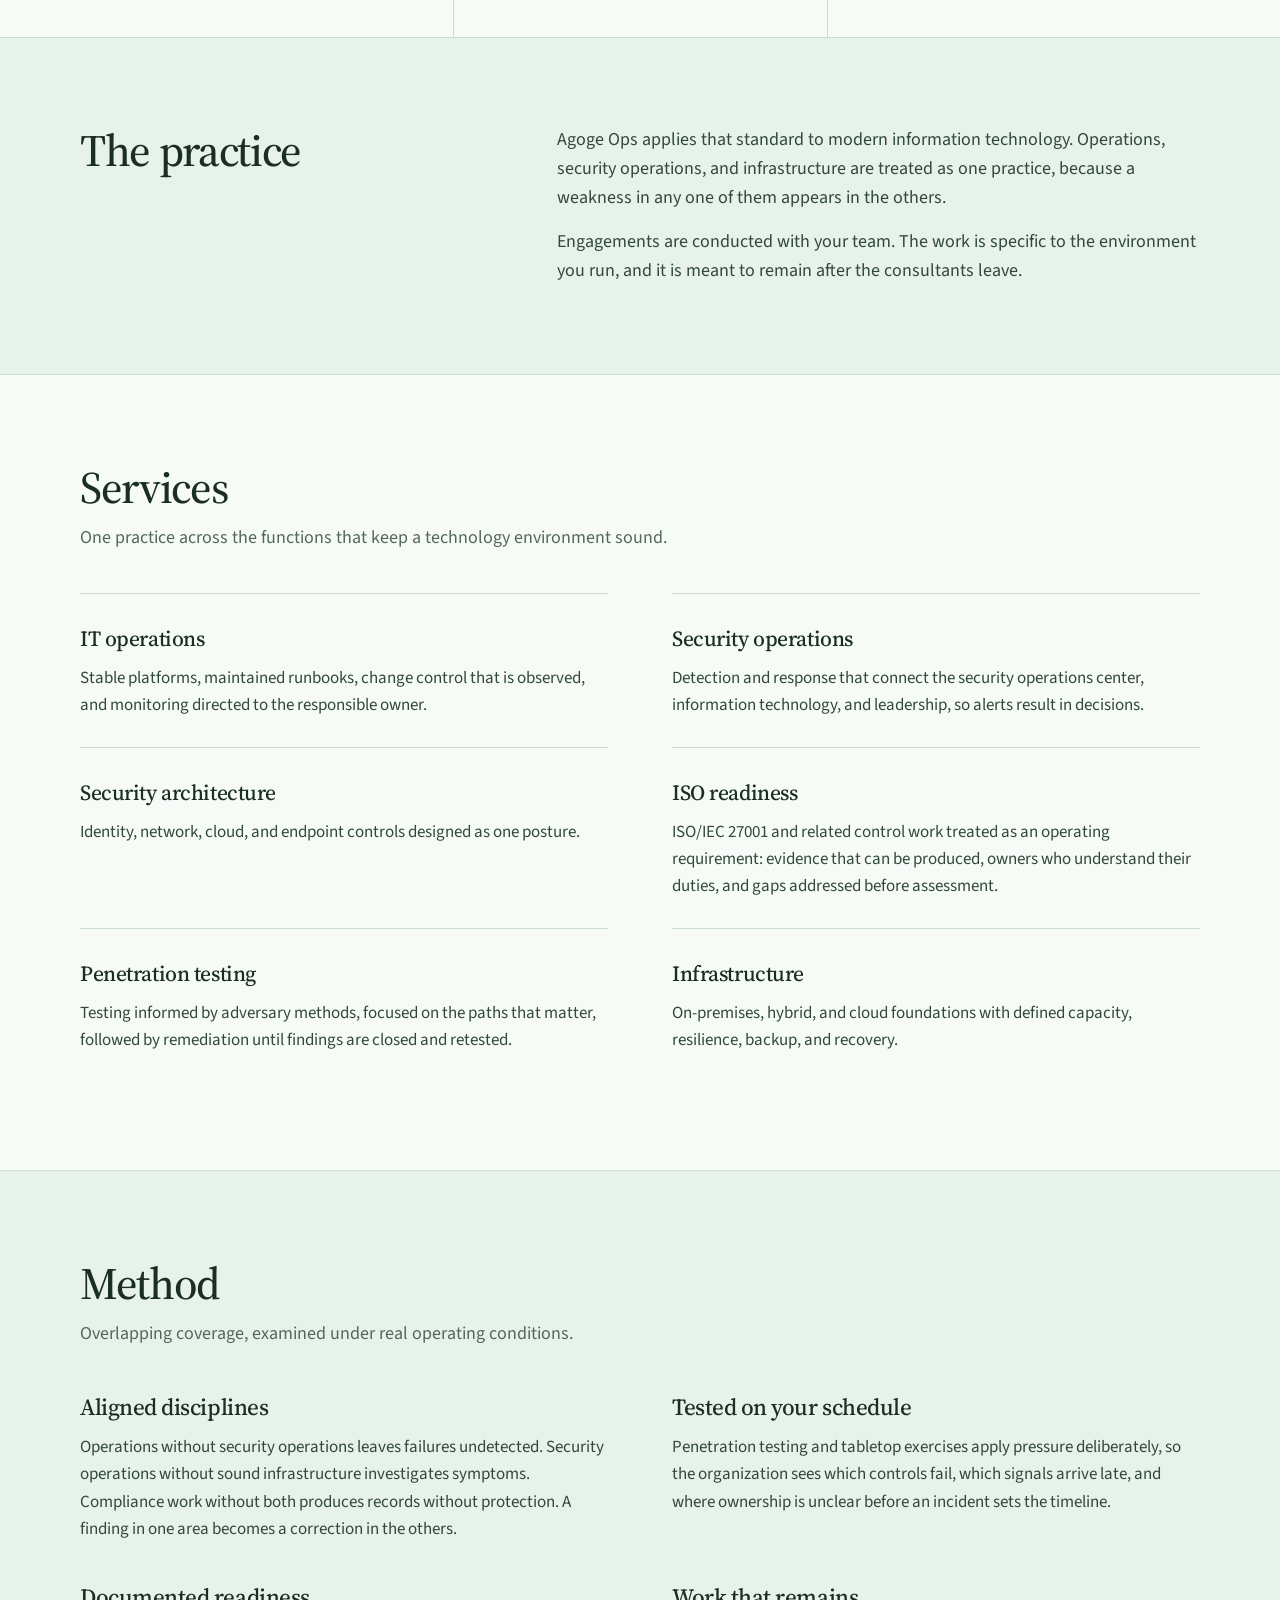
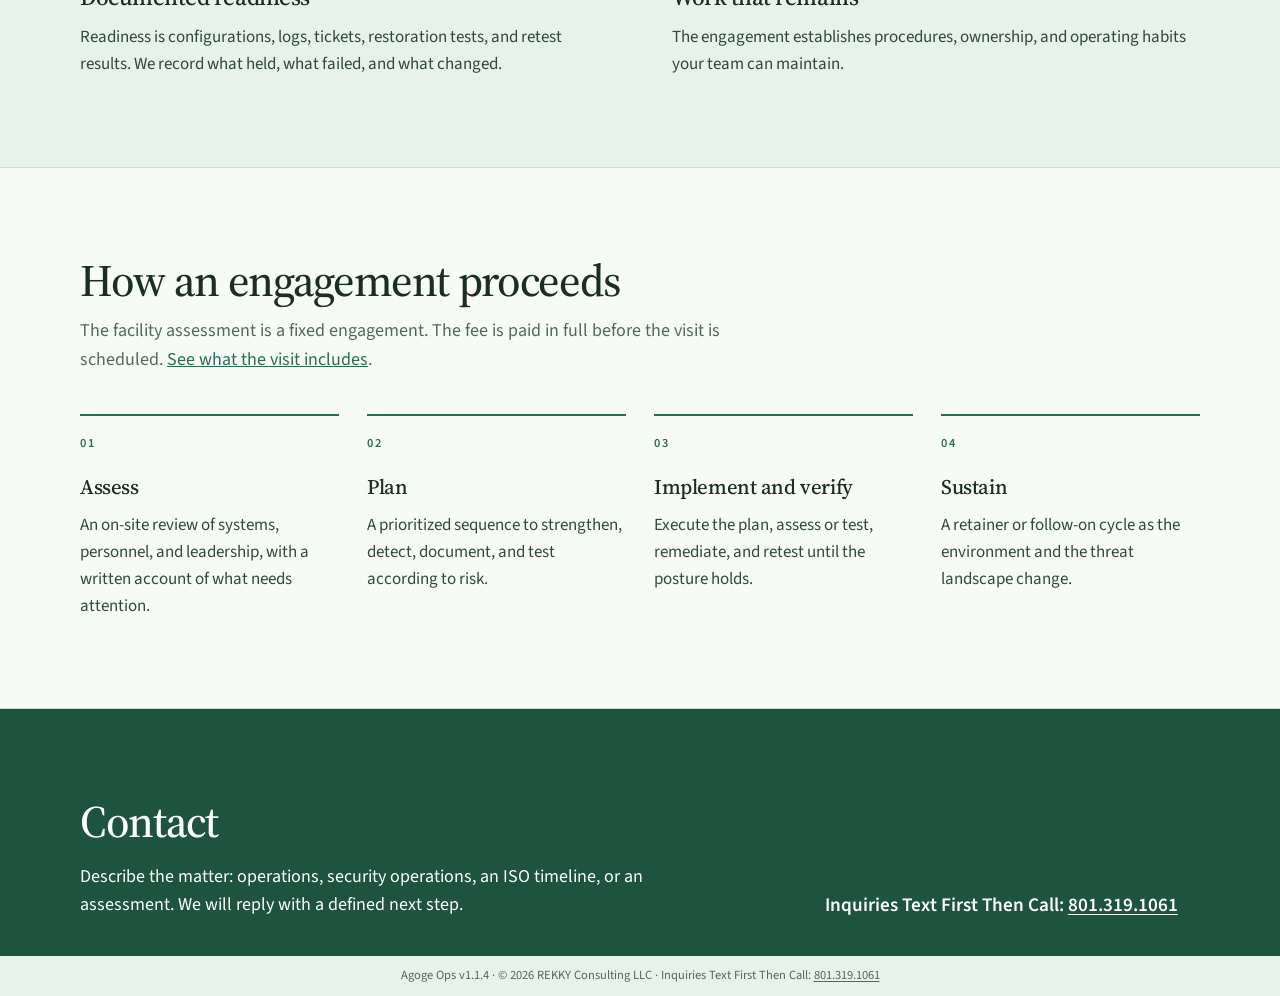
==== commit b59c5952: "Name REKKY Consulting LLC on the v1.1.4 footer and contact line. The inquiry line is now "Inquiries " ====
--- a/index.html
+++ b/index.html
@@ -63,7 +63,7 @@
     .site-meta{padding:10px 16px 12px;text-align:center;color:#52685b;font-size:12.5px;line-height:1.45}.site-meta p{margin:0}.site-meta a{color:#52685b;font-size:12.5px}
     a:focus-visible,button:focus-visible{outline:2px solid #1e5340;outline-offset:3px}
   </style>
-  <link rel="stylesheet" href="assets/site.css?v=1.1.3" />
+  <link rel="stylesheet" href="assets/site.css?v=1.1.4" />
   <script type="application/ld+json">
 {
   "@context": "https://schema.org",
@@ -84,8 +84,8 @@
         "description": "Veteran of the United States Marine Corps"
       },
       "copyrightHolder": {
-        "@type": "Person",
-        "name": "Robert Foster"
+        "@type": "Organization",
+        "name": "REKKY Consulting LLC"
       },
       "hasOfferCatalog": {
         "@type": "OfferCatalog",
@@ -156,7 +156,8 @@
       "description": "On-site security consulting for ISO/IEC 27001 readiness and penetration testing that is remediated and retested. Robert Foster, Marine Corps veteran.",
       "inLanguage": "en",
       "publisher": {
-        "@id": "https://agogeops.com/#practice"
+        "@type": "Organization",
+        "name": "REKKY Consulting LLC"
       }
     }
   ]
@@ -222,7 +223,7 @@
         <p class="motto">Shoulder to shoulder. Shield to shield.</p>
         <p class="lede">We come to your facility, review how security is actually run, and write what must change. The work includes ISO/IEC 27001 readiness and penetration testing that is remediated and retested.</p>
         <div class="hero-cta">
-          <a class="btn primary" href="sms:+18013191061">Inquiries Text: 801.319.1061</a>
+          <a class="btn primary" href="sms:+18013191061">Inquiries Text First Then Call: 801.319.1061</a>
         </div>
         <p class="hero-note"><a href="engagement.html">What the assessment includes</a></p>
       </div>
@@ -233,7 +234,7 @@
         <h2>What we do</h2>
         <div>
           <p>We come on site and review the operation as it is actually run. The review covers the systems we can reach, the people who operate them, and the leadership that owns the decisions.</p>
-          <p>Security, quality, and infrastructure are examined as one system, from hardware and networks through cloud and data. Agoge Ops is owned by Robert Foster, a veteran of the United States Marine Corps. The work is informed by directing technology and field teams in medical devices under FDA and ISO requirements, in energy and telecommunications networks, and in security platforms.</p>
+          <p>Security, quality, and infrastructure are examined as one system, from hardware and networks through cloud and data. Agoge Ops is owned by REKKY Consulting LLC. Robert Foster is a veteran of the United States Marine Corps. The work is informed by directing technology and field teams in medical devices under FDA and ISO requirements, in energy and telecommunications networks, and in security platforms.</p>
           <p>You receive a direct account of what needs attention and what must change for the operation to be sustainable. Where the constraint is capacity, we help you add it — by contract or by hire — so the correction is not left as a finding with no one to carry it out.</p>
           <p>The facility assessment is a fixed engagement. The fee is paid in full before the visit is scheduled. Implementation, contract support, and hiring that follow the findings are agreed separately. <a href="engagement.html">What is included, and how the fee works</a>.</p>
         </div>
@@ -365,14 +366,14 @@
           <h2>Contact</h2>
           <p>Describe the matter: operations, security operations, an ISO timeline, or an assessment. We will reply with a defined next step.</p>
         </div>
-        <address>Inquiries Text: <a href="sms:+18013191061">801.319.1061</a></address>
+        <address>Inquiries Text First Then Call: <a href="sms:+18013191061">801.319.1061</a></address>
       </div>
     </section>
   </main>
   <footer class="site-meta">
-    <p><span>Agoge Ops v1.1.3</span> · <span>© 2026 Robert Foster</span> · <span>Inquiries Text: <a href="sms:+18013191061">801.319.1061</a></span></p>
+    <p><span>Agoge Ops v1.1.4</span> · <span>© 2026 REKKY Consulting LLC</span> · <span>Inquiries Text First Then Call: <a href="sms:+18013191061">801.319.1061</a></span></p>
   </footer>
 
-  <script src="assets/site.js?v=1.1.3" defer></script>
+  <script src="assets/site.js?v=1.1.4" defer></script>
 </body>
 </html>
